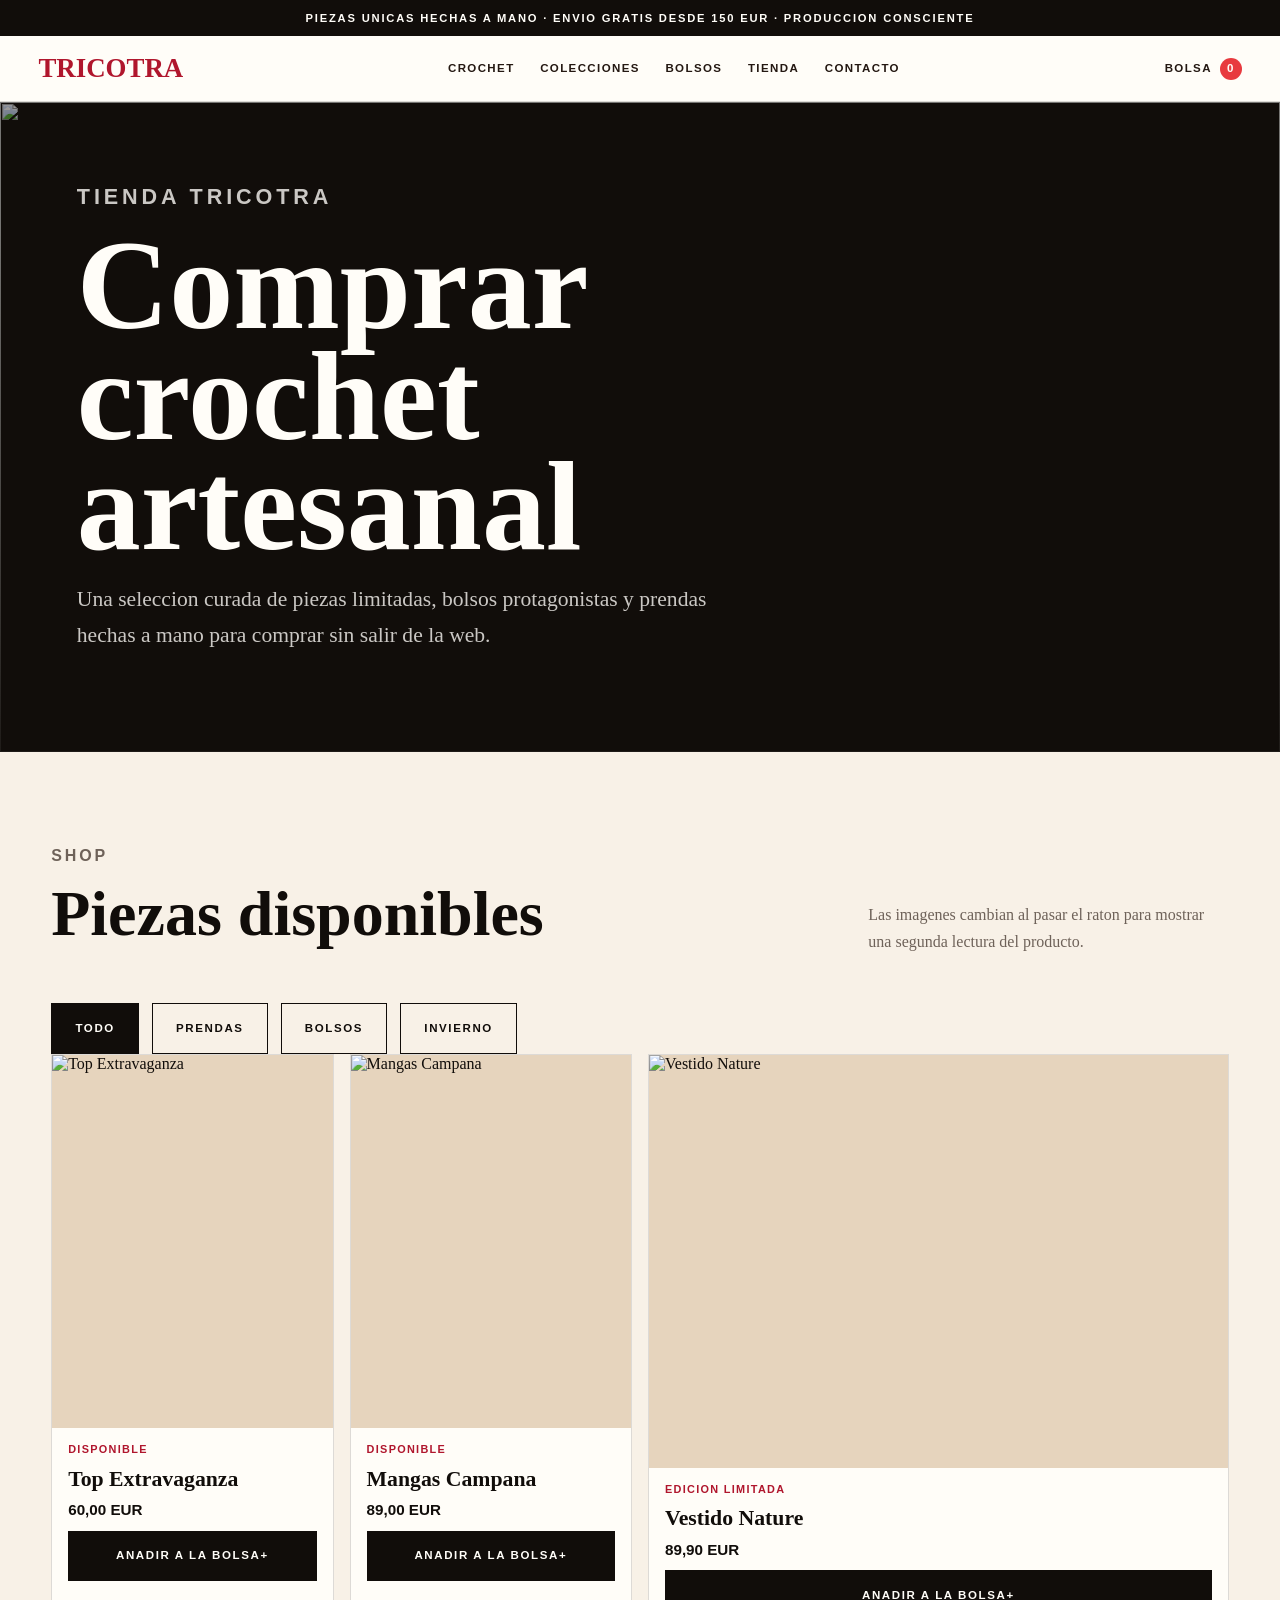
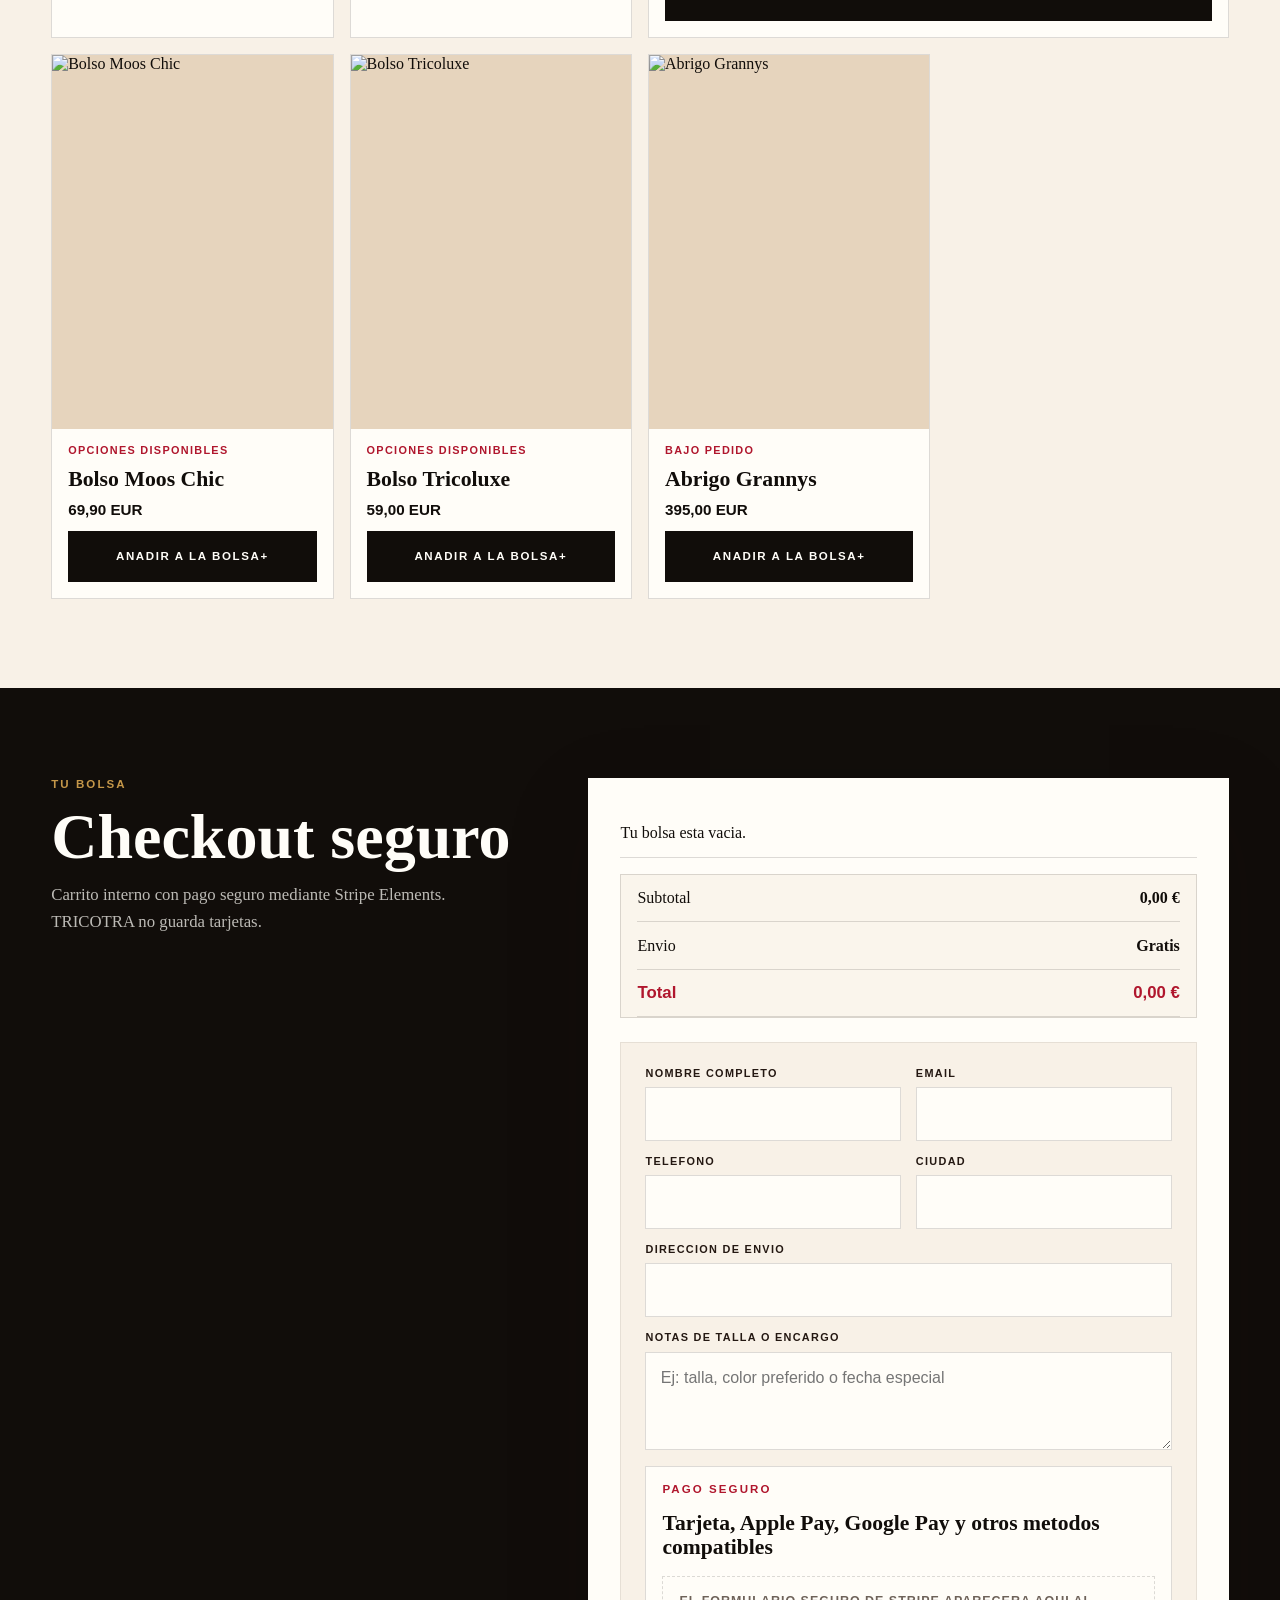
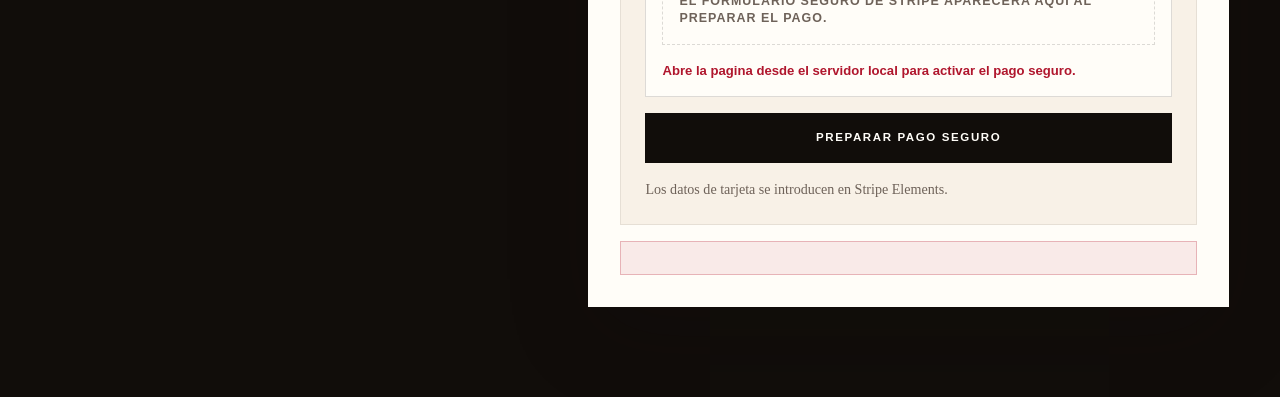
==== tienda.html @ e10ba2a8 "Add files via upload" ====
<!doctype html>
<html lang="es">
  <head>
    <meta charset="utf-8">
    <meta name="viewport" content="width=device-width, initial-scale=1">
    <title>Tienda | TRICOTRA</title>
    <link rel="stylesheet" href="styles.css">
  </head>
  <body>
    <div class="announcement">Piezas unicas hechas a mano · Envio gratis desde 150 EUR · Produccion consciente</div>
    <header class="site-header">
      <a class="brand" href="index.html">TRICOTRA</a>
      <nav class="main-nav" aria-label="Principal">
        <a href="crochet.html">Crochet</a>
        <a href="colecciones.html">Colecciones</a>
        <a href="bolsos.html">Bolsos</a>
        <a href="tienda.html">Tienda</a>
        <a href="contacto.html">Contacto</a>
      </nav>
      <a class="cart-link" href="#carrito">Bolsa <span id="cart-count">0</span></a>
    </header>

    <main>
      <section class="page-hero">
        <img src="https://www.tricotra.com/storage/images/RITUAL%20CONJUNTO%20GRANNYS.jpg?hash=dc74f3c8e7e6cbdb0b6e6893b8bb850d7a82ab30&shop=92527992&width=1200&height=1500" alt="">
        <div>
          <p class="eyebrow">Tienda TRICOTRA</p>
          <h1>Comprar crochet artesanal</h1>
          <p>Una seleccion curada de piezas limitadas, bolsos protagonistas y prendas hechas a mano para comprar sin salir de la web.</p>
        </div>
      </section>

      <section class="shop-section" id="tienda">
        <div class="shop-heading">
          <p class="eyebrow">Shop</p>
          <h2>Piezas disponibles</h2>
          <p>Las imagenes cambian al pasar el raton para mostrar una segunda lectura del producto.</p>
        </div>

        <div class="filters" aria-label="Categorias de tienda">
          <button class="filter active" type="button" data-filter="all">Todo</button>
          <button class="filter" type="button" data-filter="prenda">Prendas</button>
          <button class="filter" type="button" data-filter="bolso">Bolsos</button>
          <button class="filter" type="button" data-filter="abrigo">Invierno</button>
        </div>

        <div class="product-grid">
          <article class="product-card" data-category="prenda">
            <div class="product-media">
              <img src="https://www.tricotra.com/storage/images/image?remote=https%3A%2F%2Fwww.tricotra.com%2FWebRoot%2FStoreES4%2FShops%2F92527992%2F6693%2F834B%2F8470%2F87B5%2FCC08%2F0A0C%2F6D0B%2FF7D2%2F20240714-092830.jpg&shop=92527992&width=700&height=920" alt="Top Extravaganza">
              <img class="hover-image" src="https://www.tricotra.com/storage/images/RITUAL%20TOP%20GRANNYS.jpg?hash=68a74c342da0a5cbb70fb6a5c490cdcd8ee573ca&shop=92527992&width=700&height=920" alt="">
            </div>
            <div class="product-info">
              <p>Disponible</p>
              <h3>Top Extravaganza</h3>
              <span>60,00 EUR</span>
              <button type="button" data-id="top-extravaganza" data-name="Top Extravaganza" data-price="60">Anadir a la bolsa</button>
            </div>
          </article>

          <article class="product-card" data-category="prenda">
            <div class="product-media">
              <img src="https://www.tricotra.com/storage/images/image?remote=https%3A%2F%2Fwww.tricotra.com%2FWebRoot%2FStoreES4%2FShops%2F92527992%2F66B0%2F63A7%2FA1CB%2FC455%2FA67D%2F0A0C%2F6D0B%2F05D7%2F20240705-134338.jpg&shop=92527992&width=700&height=920" alt="Mangas Campana">
              <img class="hover-image" src="https://www.tricotra.com/storage/images/RITUAL%20CHAQUETA%20Y%20TOP.jpg?hash=4ea0c6b891341ab01fb359b751f61ba0edf10008&shop=92527992&width=700&height=920" alt="">
            </div>
            <div class="product-info">
              <p>Disponible</p>
              <h3>Mangas Campana</h3>
              <span>89,00 EUR</span>
              <button type="button" data-id="mangas-campana" data-name="Mangas Campana" data-price="89">Anadir a la bolsa</button>
            </div>
          </article>

          <article class="product-card feature-product" data-category="prenda">
            <div class="product-media">
              <img src="https://www.tricotra.com/storage/images/VESTIDO%20top%20crochet.jpg?hash=398ddac88aaffba0013591b5013467d4c1ff534e&shop=92527992&width=900&height=1160" alt="Vestido Nature">
              <img class="hover-image" src="https://www.tricotra.com/storage/images/CHAL%20SALMON%20NATURE.jpg?hash=b71bfeeff76f19189370221b1a812db7c178a5d0&shop=92527992&width=900&height=1160" alt="">
            </div>
            <div class="product-info">
              <p>Edicion limitada</p>
              <h3>Vestido Nature</h3>
              <span>89,90 EUR</span>
              <button type="button" data-id="vestido-nature" data-name="Vestido Nature" data-price="89.90">Anadir a la bolsa</button>
            </div>
          </article>

          <article class="product-card" data-category="bolso">
            <div class="product-media">
              <img src="https://www.tricotra.com/storage/images/image?remote=https%3A%2F%2Fwww.tricotra.com%2FWebRoot%2FStoreES4%2FShops%2F92527992%2F679C%2FC64A%2FAA54%2FE692%2F1279%2F0A0C%2F6D0B%2FB70D%2F20250110-130250.jpg&shop=92527992&width=700&height=920" alt="Bolso Moos Chic">
              <img class="hover-image" src="https://www.tricotra.com/storage/images/bloom.jpg?hash=5c795fa3c8e1f0f8db7d38d64d854e48f0e4591f&shop=92527992&width=700&height=920" alt="">
            </div>
            <div class="product-info">
              <p>Opciones disponibles</p>
              <h3>Bolso Moos Chic</h3>
              <span>69,90 EUR</span>
              <button type="button" data-id="bolso-moos-chic" data-name="Bolso Moos Chic" data-price="69.90">Anadir a la bolsa</button>
            </div>
          </article>

          <article class="product-card" data-category="bolso">
            <div class="product-media">
              <img src="https://www.tricotra.com/storage/images/image?remote=https%3A%2F%2Fwww.tricotra.com%2FWebRoot%2FStoreES4%2FShops%2F92527992%2F6737%2FE79A%2FFDCE%2F590E%2F88EE%2F0A0C%2F6D0B%2F6C1E%2FIMG-20241116-WA0008.jpg&shop=92527992&width=700&height=920" alt="Bolso Tricoluxe">
              <img class="hover-image" src="https://www.tricotra.com/storage/images/bolso%20ritual%20crudo.jpg?hash=9a2ec4ada7fbba4d259b3e59c9729697e52fc8cd&shop=92527992&width=700&height=920" alt="">
            </div>
            <div class="product-info">
              <p>Opciones disponibles</p>
              <h3>Bolso Tricoluxe</h3>
              <span>59,00 EUR</span>
              <button type="button" data-id="bolso-tricoluxe" data-name="Bolso Tricoluxe" data-price="59">Anadir a la bolsa</button>
            </div>
          </article>

          <article class="product-card" data-category="abrigo">
            <div class="product-media">
              <img src="https://www.tricotra.com/storage/images/image?remote=https%3A%2F%2Fwww.tricotra.com%2FWebRoot%2FStoreES4%2FShops%2F92527992%2F6747%2FE837%2FFC52%2FD942%2F9F38%2F0A0C%2F6D0B%2FBA32%2F20241127-175529.jpg&shop=92527992&width=700&height=920" alt="Abrigo Grannys">
              <img class="hover-image" src="https://www.tricotra.com/storage/images/20241127_175529.jpg?hash=ede3f8c003893f8a8f167c032fa80a0aed100d52&shop=92527992&width=700&height=920" alt="">
            </div>
            <div class="product-info">
              <p>Bajo pedido</p>
              <h3>Abrigo Grannys</h3>
              <span>395,00 EUR</span>
              <button type="button" data-id="abrigo-grannys" data-name="Abrigo Grannys" data-price="395">Anadir a la bolsa</button>
            </div>
          </article>
        </div>
      </section>

      <section class="cart-panel" id="carrito" aria-live="polite">
        <div>
          <p class="eyebrow">Tu bolsa</p>
          <h2>Checkout seguro</h2>
          <p class="cart-intro">Carrito interno con pago seguro mediante Stripe Elements. TRICOTRA no guarda tarjetas.</p>
        </div>
        <div class="cart-box">
          <ul id="cart-items"><li class="cart-empty">Tu bolsa esta vacia.</li></ul>
          <div class="cart-summary">
            <div><span>Subtotal</span><strong id="cart-subtotal">0,00 EUR</strong></div>
            <div><span>Envio</span><strong id="cart-shipping">0,00 EUR</strong></div>
            <div class="cart-total"><span>Total</span><strong id="cart-total">0,00 EUR</strong></div>
          </div>
          <form class="checkout-form" id="checkout-form">
            <div class="form-grid">
              <label>Nombre completo<input name="name" autocomplete="name" required></label>
              <label>Email<input name="email" type="email" autocomplete="email" required></label>
              <label>Telefono<input name="phone" autocomplete="tel" required></label>
              <label>Ciudad<input name="city" autocomplete="address-level2" required></label>
              <label class="full-field">Direccion de envio<input name="address" autocomplete="street-address" required></label>
              <label class="full-field">Notas de talla o encargo<textarea name="notes" rows="3" placeholder="Ej: talla, color preferido o fecha especial"></textarea></label>
            </div>
            <div class="secure-payment">
              <div>
                <p class="section-kicker">Pago seguro</p>
                <h3>Tarjeta, Apple Pay, Google Pay y otros metodos compatibles</h3>
              </div>
              <div id="payment-element" class="payment-element"></div>
              <div id="payment-message" class="payment-message" role="alert"></div>
            </div>
            <button class="button primary wide" id="checkout-button" type="submit">Preparar pago seguro</button>
            <p class="checkout-note">Los datos de tarjeta se introducen en Stripe Elements.</p>
          </form>
          <div class="order-confirmation" id="order-confirmation" hidden></div>
        </div>
      </section>
    </main>

    <script src="https://js.stripe.com/v3/"></script>
    <script src="script.js"></script>
  </body>
</html>
---- styles.css ----
:root {
  --ink: #110d0a;
  --charcoal: #241812;
  --muted: #6e6259;
  --paper: #fffdf8;
  --ivory: #f8f1e7;
  --sand: #e6d4bd;
  --cherry: #b0162d;
  --scarlet: #e83a3f;
  --gold: #c59749;
  --olive: #2c5b45;
  --line: rgba(17, 13, 10, 0.14);
  --line-dark: rgba(255, 253, 248, 0.18);
  --shadow: 0 28px 80px rgba(17, 13, 10, 0.16);
}

* {
  box-sizing: border-box;
}

html {
  scroll-behavior: smooth;
}

body {
  margin: 0;
  overflow-x: hidden;
  background: var(--paper);
  color: var(--ink);
  font-family: Georgia, "Times New Roman", serif;
}

body::before {
  background:
    linear-gradient(90deg, rgba(17, 13, 10, 0.035) 1px, transparent 1px),
    linear-gradient(rgba(17, 13, 10, 0.035) 1px, transparent 1px);
  background-size: 72px 72px;
  content: "";
  inset: 0;
  pointer-events: none;
  position: fixed;
  z-index: -1;
}

a {
  color: inherit;
  text-decoration: none;
}

img {
  display: block;
  height: 100%;
  object-fit: cover;
  width: 100%;
}

button,
.button {
  border: 1px solid var(--ink);
  border-radius: 0;
  cursor: pointer;
  font: 800 0.72rem/1 "Trebuchet MS", sans-serif;
  letter-spacing: 0.14em;
  min-height: 3.15rem;
  text-transform: uppercase;
}

.announcement {
  background: var(--ink);
  color: var(--paper);
  font: 800 0.7rem/1.2 "Trebuchet MS", sans-serif;
  letter-spacing: 0.16em;
  overflow: hidden;
  padding: 0.72rem 1rem;
  text-align: center;
  text-transform: uppercase;
  white-space: nowrap;
}

.site-header {
  align-items: center;
  background: rgba(255, 253, 248, 0.94);
  backdrop-filter: blur(18px);
  border-bottom: 1px solid var(--line);
  display: grid;
  gap: 1rem;
  grid-template-columns: auto 1fr auto;
  max-width: 100vw;
  padding: 1.05rem clamp(1rem, 3vw, 3rem);
  position: sticky;
  top: 0;
  z-index: 20;
}

.brand {
  color: var(--cherry);
  font-size: clamp(1.45rem, 2.1vw, 2.1rem);
  font-weight: 900;
}

.main-nav {
  display: flex;
  gap: clamp(0.85rem, 2vw, 2rem);
  justify-content: center;
  min-width: 0;
}

.main-nav a,
.cart-link {
  color: var(--charcoal);
  font: 800 0.72rem/1 "Trebuchet MS", sans-serif;
  letter-spacing: 0.12em;
  text-transform: uppercase;
}

.cart-link span {
  background: var(--scarlet);
  border-radius: 999px;
  color: var(--paper);
  display: inline-grid;
  height: 1.35rem;
  margin-left: 0.25rem;
  place-items: center;
  width: 1.35rem;
}

.cart-link,
.button,
.product-info button,
.filter,
.quantity-controls button {
  -webkit-tap-highlight-color: transparent;
}

.hero {
  background: var(--paper);
  display: grid;
  grid-template-columns: minmax(0, 1fr) minmax(22rem, 0.9fr);
  min-height: calc(100vh - 6rem);
}

.hero-media {
  background: var(--ivory);
  min-height: 42rem;
  overflow: hidden;
  position: relative;
}

.hero-media img {
  color: transparent;
  font-size: 0;
}

.hero-media::after {
  background: linear-gradient(90deg, transparent 50%, rgba(255, 253, 248, 0.74));
  content: "";
  inset: 0;
  position: absolute;
}

.hero-copy {
  align-self: end;
  min-width: 0;
  padding: clamp(2rem, 5vw, 5.5rem);
}

.eyebrow,
.section-kicker {
  color: var(--cherry);
  font: 900 0.72rem/1.2 "Trebuchet MS", sans-serif;
  letter-spacing: 0.18em;
  margin: 0 0 1rem;
  text-transform: uppercase;
}

.hero h1 {
  color: var(--ink);
  font-size: clamp(3.7rem, 6.2vw, 6rem);
  line-height: 0.86;
  margin: 0 0 1.25rem;
}

.hero p:not(.eyebrow),
.feature-text p,
.shop-heading p,
.atelier-copy p,
.site-footer p,
.brand-sections p:not(.section-kicker),
.wholesale-section p,
.trust-grid p {
  color: var(--muted);
  font-size: clamp(1rem, 1.25vw, 1.22rem);
  line-height: 1.7;
}

.hero-actions,
.filters {
  display: flex;
  flex-wrap: wrap;
  gap: 0.8rem;
  margin-top: 2rem;
}

.button,
.product-info button,
.filter {
  align-items: center;
  display: inline-flex;
  justify-content: center;
  padding: 1rem 1.45rem;
  transition: transform 180ms ease, background 180ms ease, color 180ms ease, border-color 180ms ease;
}

.button:hover,
.product-info button:hover,
.filter:hover {
  transform: translateY(-2px);
}

.primary,
.product-info button,
.filter.active {
  background: var(--ink);
  color: var(--paper);
}

.primary:hover,
.product-info button:hover,
.filter.active:hover {
  background: var(--cherry);
  border-color: var(--cherry);
}

.ghost,
.filter {
  background: transparent;
  color: var(--ink);
}

.ghost:hover,
.filter:hover {
  background: var(--gold);
  border-color: var(--gold);
  color: var(--ink);
}

.hero-badges {
  display: flex;
  flex-wrap: wrap;
  gap: 0.6rem;
  margin-top: 1.5rem;
}

.hero-badges span {
  border: 1px solid var(--line);
  color: var(--olive);
  font: 900 0.66rem/1 "Trebuchet MS", sans-serif;
  letter-spacing: 0.1em;
  line-height: 1.15;
  min-width: 0;
  overflow-wrap: anywhere;
  padding: 0.7rem 0.86rem;
  text-transform: uppercase;
}

.quick-shop {
  border-block: 1px solid var(--line);
  display: grid;
  grid-template-columns: repeat(3, 1fr);
}

.quick-shop article {
  min-height: 13rem;
  padding: clamp(1.4rem, 3vw, 2.8rem);
}

.quick-shop article + article {
  border-left: 1px solid var(--line);
}

.quick-shop span {
  color: var(--cherry);
  font: 900 0.72rem/1 "Trebuchet MS", sans-serif;
}

.quick-shop h2 {
  font-size: clamp(1.7rem, 3vw, 2.9rem);
  line-height: 0.95;
  margin: 1.1rem 0 0.8rem;
}

.quick-shop p {
  color: var(--muted);
  line-height: 1.55;
  max-width: 22rem;
}

.category-strip {
  display: grid;
  grid-template-columns: repeat(4, minmax(0, 1fr));
}

.category-strip a {
  background: var(--ink);
  border-right: 1px solid var(--line-dark);
  color: var(--paper);
  min-height: 14rem;
  padding: clamp(1.35rem, 2vw, 2.3rem);
  transition: background 180ms ease, transform 180ms ease;
}

.category-strip a:nth-child(even) {
  background: var(--cherry);
}

.category-strip a:hover {
  background: var(--gold);
  color: var(--ink);
  transform: translateY(-4px);
}

.category-strip span {
  color: var(--sand);
  display: block;
  font: 900 0.72rem/1.2 "Trebuchet MS", sans-serif;
  letter-spacing: 0.12em;
  margin-bottom: 2.5rem;
  text-transform: uppercase;
}

.category-strip a:hover span {
  color: var(--ink);
}

.category-strip strong {
  display: block;
  font-size: clamp(1.3rem, 2vw, 2.05rem);
  line-height: 1.04;
}

.collection-feature,
.shop-section,
.atelier,
.cart-panel,
.brand-sections,
.trust-section,
.journal-section,
.wholesale-section {
  padding: clamp(4rem, 7vw, 7.5rem) clamp(1rem, 4vw, 4rem);
}

.feature-grid,
.atelier,
.cart-panel {
  display: grid;
  gap: clamp(2rem, 5vw, 5rem);
  grid-template-columns: minmax(0, 0.85fr) minmax(0, 1.15fr);
}

.feature-text h2,
.shop-heading h2,
.editorial-band h2,
.atelier-copy h2,
.cart-panel h2,
.brand-sections h2,
.wholesale-section h2,
.journal-section h2 {
  font-size: clamp(2.5rem, 5vw, 5.8rem);
  line-height: 0.9;
  margin: 0;
}

.text-link {
  border-bottom: 1px solid var(--ink);
  display: inline-block;
  font: 900 0.75rem/1 "Trebuchet MS", sans-serif;
  letter-spacing: 0.14em;
  margin-top: 1.4rem;
  padding-bottom: 0.35rem;
  text-transform: uppercase;
}

.lookbook {
  display: grid;
  gap: 1rem;
  grid-template-columns: 0.86fr 1.14fr;
}

.lookbook img,
.atelier-image img {
  aspect-ratio: 4 / 5;
  box-shadow: var(--shadow);
}

.lookbook img:first-child {
  margin-top: 4rem;
}

.shop-section {
  background: var(--ivory);
}

.shop-heading {
  display: grid;
  gap: 1rem;
  grid-template-columns: minmax(0, 1fr) minmax(18rem, 0.45fr);
  margin-bottom: 2rem;
}

.shop-heading .eyebrow {
  grid-column: 1 / -1;
  margin-bottom: 0;
}

.product-grid {
  display: grid;
  gap: 1rem;
  grid-template-columns: repeat(4, minmax(0, 1fr));
}

.product-card {
  background: var(--paper);
  border: 1px solid var(--line);
  display: flex;
  flex-direction: column;
  min-height: 100%;
  overflow: hidden;
}

.product-media {
  aspect-ratio: 3 / 4;
  background: var(--sand);
  overflow: hidden;
  position: relative;
}

.product-card img {
  inset: 0;
  position: absolute;
  transition: transform 620ms ease;
}

.product-card .hover-image {
  opacity: 0;
  transform: scale(1.04);
  transition: opacity 420ms ease, transform 620ms ease;
}

.product-card:hover img {
  transform: scale(1.05);
}

.product-card:hover .hover-image {
  opacity: 1;
  transform: scale(1);
}

.page-hero {
  align-items: end;
  background: var(--ink);
  color: var(--paper);
  display: grid;
  min-height: 58vh;
  overflow: hidden;
  position: relative;
}

.page-hero img {
  inset: 0;
  opacity: 0.58;
  position: absolute;
}

.page-hero::after {
  background: linear-gradient(180deg, transparent 20%, rgba(17, 13, 10, 0.86));
  content: "";
  inset: 0;
  position: absolute;
}

.page-hero > div {
  max-width: 58rem;
  padding: clamp(2rem, 6vw, 5rem);
  position: relative;
  z-index: 1;
}

.page-hero h1 {
  font-size: clamp(3.4rem, 10vw, 8rem);
  line-height: 0.86;
  margin: 0;
}

.page-hero p {
  color: rgba(255, 253, 248, 0.78);
  font-size: clamp(1.05rem, 2vw, 1.35rem);
  line-height: 1.65;
  max-width: 42rem;
}

.page-section {
  padding: clamp(4rem, 7vw, 7rem) clamp(1rem, 4vw, 4rem);
}

.editorial-grid {
  display: grid;
  gap: 1rem;
  grid-template-columns: repeat(3, minmax(0, 1fr));
}

.editorial-card {
  border: 1px solid var(--line);
  min-height: 22rem;
  padding: clamp(1.25rem, 3vw, 2.5rem);
}

.editorial-card.dark {
  background: var(--ink);
  color: var(--paper);
}

.editorial-card.red {
  background: var(--cherry);
  color: var(--paper);
}

.editorial-card h2,
.editorial-card h3 {
  font-size: clamp(2rem, 4vw, 4.2rem);
  line-height: 0.92;
  margin: 0 0 1rem;
}

.editorial-card p {
  color: inherit;
  line-height: 1.65;
  opacity: 0.78;
}

.feature-product {
  grid-column: span 2;
}

.feature-product .product-media {
  aspect-ratio: 7 / 5;
}

.product-info {
  display: grid;
  gap: 0.65rem;
  padding: 1rem;
}

.product-info p {
  color: var(--cherry);
  font: 900 0.68rem/1.1 "Trebuchet MS", sans-serif;
  letter-spacing: 0.12em;
  margin: 0;
  text-transform: uppercase;
}

.product-info h3 {
  font-size: clamp(1.15rem, 1.7vw, 1.55rem);
  margin: 0;
}

.product-info span {
  color: var(--ink);
  font: 900 0.95rem/1 "Trebuchet MS", sans-serif;
}

.product-info button {
  margin-top: 0.2rem;
  width: 100%;
}

.product-info button::after {
  content: " +";
}

.brand-sections {
  display: grid;
  gap: 1rem;
  grid-template-columns: repeat(2, minmax(0, 1fr));
}

.brand-sections article {
  background: var(--paper);
  border: 1px solid var(--line);
  min-height: 27rem;
  padding: clamp(1.5rem, 4vw, 3.5rem);
}

.brand-sections article:nth-child(2) {
  background: var(--ink);
  color: var(--paper);
}

.brand-sections article:nth-child(2) p:not(.section-kicker) {
  color: rgba(255, 253, 248, 0.72);
}

.editorial-band {
  align-items: center;
  background: var(--cherry);
  color: var(--paper);
  display: flex;
  gap: 2rem;
  justify-content: space-between;
  padding: clamp(3rem, 5vw, 5rem) clamp(1rem, 4vw, 4rem);
}

.editorial-band .eyebrow {
  color: var(--sand);
}

.editorial-band h2 {
  max-width: 64rem;
}

.editorial-band .primary {
  background: var(--paper);
  color: var(--ink);
  flex: 0 0 auto;
}

.wholesale-section {
  align-items: end;
  background: var(--gold);
  display: grid;
  gap: 2rem;
  grid-template-columns: minmax(0, 1.15fr) minmax(18rem, 0.85fr) auto;
}

.wholesale-section .eyebrow {
  color: var(--ink);
}

.atelier {
  align-items: center;
}

.atelier-copy ul {
  display: grid;
  gap: 0.9rem;
  list-style: none;
  margin: 2rem 0 0;
  padding: 0;
}

.atelier-copy li {
  border-top: 1px solid var(--line);
  color: var(--muted);
  font: 800 0.92rem/1.5 "Trebuchet MS", sans-serif;
  padding-top: 0.9rem;
}

.trust-section {
  background: var(--paper);
}

.trust-grid,
.journal-grid {
  display: grid;
  gap: 1rem;
  grid-template-columns: repeat(4, minmax(0, 1fr));
}

.trust-grid article,
.journal-grid article {
  border: 1px solid var(--line);
  padding: 1.45rem;
}

.trust-grid h3,
.journal-grid h3 {
  font-size: 1.5rem;
  margin: 0 0 0.8rem;
}

.journal-section {
  background: var(--charcoal);
  color: var(--paper);
}

.journal-section h2 {
  max-width: 62rem;
}

.journal-grid {
  grid-template-columns: repeat(3, minmax(0, 1fr));
  margin-top: 2rem;
}

.journal-grid article {
  background: rgba(255, 253, 248, 0.06);
  border-color: var(--line-dark);
  min-height: 14rem;
}

.journal-grid span {
  color: var(--gold);
  font: 900 0.72rem/1.2 "Trebuchet MS", sans-serif;
  letter-spacing: 0.12em;
  text-transform: uppercase;
}

.cart-panel {
  background: var(--ink);
  color: var(--paper);
}

.cart-panel .eyebrow {
  color: var(--gold);
}

.cart-intro {
  color: rgba(255, 253, 248, 0.72);
  font-size: 1.05rem;
  line-height: 1.6;
  max-width: 32rem;
}

.cart-box {
  background: var(--paper);
  box-shadow: var(--shadow);
  color: var(--ink);
  padding: clamp(1rem, 3vw, 2rem);
}

.cart-summary {
  background: rgba(230, 212, 189, 0.22);
  border: 1px solid var(--line);
  margin-top: 1rem;
  padding: 0 1rem;
}

.cart-box ul {
  display: grid;
  gap: 0.8rem;
  list-style: none;
  margin: 0;
  padding: 0;
}

.cart-box li,
.cart-summary > div {
  align-items: center;
  border-bottom: 1px solid var(--line);
  display: flex;
  justify-content: space-between;
  padding: 0.9rem 0;
}

.cart-total {
  color: var(--cherry);
  font: 900 1.05rem/1 "Trebuchet MS", sans-serif;
}

.cart-item {
  align-items: flex-start;
  gap: 1rem;
}

.cart-item > div:first-child {
  display: grid;
  gap: 0.35rem;
}

.quantity-controls {
  align-items: center;
  display: flex;
  flex-wrap: wrap;
  gap: 0.45rem;
  justify-content: flex-end;
}

.quantity-controls button {
  background: transparent;
  border: 1px solid var(--line);
  min-height: 2rem;
  padding: 0.45rem 0.7rem;
}

.checkout-form {
  background: var(--ivory);
  border: 1px solid rgba(17, 13, 10, 0.08);
  display: grid;
  gap: 1rem;
  margin-top: 1.5rem;
  padding: clamp(1rem, 2vw, 1.5rem);
}

.form-grid {
  display: grid;
  gap: 0.9rem;
  grid-template-columns: repeat(2, minmax(0, 1fr));
}

.checkout-form label,
.checkout-form legend {
  color: var(--charcoal);
  font: 900 0.68rem/1.2 "Trebuchet MS", sans-serif;
  letter-spacing: 0.12em;
  text-transform: uppercase;
}

.checkout-form input,
.checkout-form textarea {
  background: var(--paper);
  border: 1px solid var(--line);
  color: var(--ink);
  display: block;
  font: 1rem/1.4 "Trebuchet MS", sans-serif;
  margin-top: 0.45rem;
  padding: 0.9rem;
  width: 100%;
}

.checkout-form input {
  min-height: 3.35rem;
}

.checkout-form input:focus,
.checkout-form textarea:focus {
  border-color: var(--cherry);
  outline: 2px solid rgba(176, 22, 45, 0.16);
}

.full-field {
  grid-column: 1 / -1;
}

.checkout-form fieldset {
  border: 1px solid var(--line);
  display: flex;
  flex-wrap: wrap;
  gap: 1rem;
  margin: 0;
  padding: 1rem;
}

.checkout-form fieldset label {
  align-items: center;
  display: flex;
  gap: 0.45rem;
}

.checkout-form fieldset input {
  accent-color: var(--cherry);
  margin: 0;
  width: auto;
}

.secure-payment {
  background: var(--paper);
  border: 1px solid var(--line);
  display: grid;
  gap: 1rem;
  padding: 1rem;
}

.secure-payment h3 {
  font-size: 1.35rem;
  line-height: 1.1;
  margin: 0;
}

.payment-element {
  border: 1px dashed var(--line);
  color: var(--muted);
  min-height: 4rem;
  padding: 1rem;
}

.payment-element::before {
  content: "El formulario seguro de Stripe aparecera aqui al preparar el pago.";
  display: block;
  font: 800 0.78rem/1.4 "Trebuchet MS", sans-serif;
  letter-spacing: 0.08em;
  text-transform: uppercase;
}

.payment-element.is-ready {
  border-style: solid;
}

.payment-element.is-ready::before {
  content: "";
  display: none;
}

.payment-message {
  color: var(--cherry);
  font: 800 0.82rem/1.45 "Trebuchet MS", sans-serif;
}

.checkout-button:disabled,
.checkout-form button:disabled {
  cursor: wait;
  opacity: 0.62;
}

.checkout-note {
  color: var(--muted);
  font-size: 0.88rem;
  line-height: 1.5;
  margin: 0;
}

.order-confirmation {
  background: rgba(176, 22, 45, 0.08);
  border: 1px solid rgba(176, 22, 45, 0.26);
  color: var(--cherry);
  display: grid;
  gap: 0.35rem;
  margin-top: 1rem;
  padding: 1rem;
}

.wide {
  width: 100%;
}

.site-footer {
  background: var(--paper);
  border-top: 1px solid var(--line);
  color: var(--ink);
  display: grid;
  gap: 2rem;
  grid-template-columns: 1fr auto auto;
  padding: clamp(2.5rem, 5vw, 4rem) clamp(1rem, 4vw, 4rem);
}

.site-footer h2,
.site-footer h3 {
  margin: 0 0 1rem;
}

.site-footer a {
  color: var(--cherry);
  display: block;
  font: 900 0.78rem/1.9 "Trebuchet MS", sans-serif;
  letter-spacing: 0.1em;
  text-transform: uppercase;
}

@media (max-width: 920px) {
  body::before {
    background-size: 48px 48px;
  }

  .announcement {
    font-size: 0.62rem;
    letter-spacing: 0.08em;
    padding: 0.6rem 1rem;
  }

  .site-header {
    align-items: start;
    grid-template-columns: 1fr auto;
    padding: 0.95rem 1rem 0.8rem;
  }

  .brand {
    font-size: 1.65rem;
    line-height: 1;
  }

  .cart-link {
    align-items: center;
    background: var(--ink);
    color: var(--paper);
    display: inline-flex;
    gap: 0.25rem;
    min-height: 2.3rem;
    padding: 0 0.72rem;
  }

  .main-nav {
    grid-column: 1 / -1;
    justify-content: flex-start;
    max-width: 100%;
    overflow-x: auto;
    padding: 0.15rem 0 0.35rem;
    scrollbar-width: none;
  }

  .main-nav::-webkit-scrollbar {
    display: none;
  }

  .main-nav a {
    border: 1px solid var(--line);
    flex: 0 0 auto;
    padding: 0.7rem 0.9rem;
  }

  .hero,
  .feature-grid,
  .atelier,
  .cart-panel,
  .shop-heading,
  .site-footer,
  .wholesale-section {
    grid-template-columns: 1fr;
  }

  .hero {
    background: linear-gradient(180deg, var(--paper) 0 60%, var(--ivory) 60% 100%);
    display: block;
    min-height: auto;
    padding-bottom: 2.5rem;
  }

  .hero-media {
    height: min(56vh, 34rem);
    min-height: 28rem;
  }

  .hero-media::after {
    background:
      linear-gradient(180deg, transparent 52%, rgba(255, 253, 248, 0.94)),
      linear-gradient(90deg, rgba(17, 13, 10, 0.08), transparent 45%);
  }

  .hero-copy {
    background: var(--paper);
    border: 1px solid var(--line);
    box-shadow: 0 24px 60px rgba(17, 13, 10, 0.14);
    margin: -5.25rem 1rem 0;
    padding: clamp(1.35rem, 4vw, 2.4rem);
    position: relative;
    z-index: 2;
  }

  .hero h1 {
    font-size: clamp(3.2rem, 11vw, 5.8rem);
  }

  .hero-actions .button {
    min-height: 3.55rem;
  }

  .hero-badges {
    border-top: 1px solid var(--line);
    padding-top: 1rem;
  }

  .quick-shop,
  .product-grid,
  .category-strip,
  .brand-sections,
  .trust-grid,
  .journal-grid {
    grid-template-columns: repeat(2, minmax(0, 1fr));
  }

  .quick-shop {
    background: var(--paper);
  }

  .quick-shop article {
    min-height: 10.5rem;
  }

  .quick-shop article + article {
    border-left: 0;
    border-top: 1px solid var(--line);
  }

  .feature-product {
    grid-column: span 2;
  }

  .collection-feature,
  .shop-section,
  .atelier,
  .cart-panel,
  .brand-sections,
  .trust-section,
  .journal-section,
  .wholesale-section {
    padding: clamp(3rem, 7vw, 5rem) 1rem;
  }

  .shop-heading {
    margin-bottom: 1.4rem;
  }

  .filters {
    flex-wrap: nowrap;
    margin: 1.4rem -1rem 1.5rem;
    overflow-x: auto;
    padding: 0 1rem 0.2rem;
    scrollbar-width: none;
  }

  .filters::-webkit-scrollbar {
    display: none;
  }

  .filter {
    flex: 0 0 auto;
    min-width: 7rem;
  }

  .product-card {
    box-shadow: 0 18px 44px rgba(17, 13, 10, 0.08);
  }

  .cart-panel {
    gap: 1.25rem;
  }

  .cart-box {
    box-shadow: 0 24px 70px rgba(0, 0, 0, 0.24);
    padding: 1rem;
  }

  .page-hero {
    min-height: 54vh;
  }

  .editorial-grid {
    grid-template-columns: 1fr 1fr;
  }

  .editorial-band {
    align-items: flex-start;
    flex-direction: column;
  }
}

@media (max-width: 620px) {
  .announcement {
    font-size: 0.52rem;
    letter-spacing: 0;
    white-space: normal;
  }

  .site-header {
    gap: 0.75rem;
  }

  .main-nav {
    gap: 0.45rem;
  }

  .main-nav a {
    font-size: 0.62rem;
    padding: 0.62rem 0.74rem;
  }

  .hero-media {
    height: 48vh;
    min-height: 22rem;
  }

  .hero-media img {
    object-position: 44% center;
  }

  .hero-copy {
    margin: -3.5rem 0.75rem 0;
    padding: 1.2rem;
  }

  .hero h1 {
    font-size: clamp(2.65rem, 13.5vw, 3.6rem);
    line-height: 0.9;
  }

  .hero p:not(.eyebrow) {
    font-size: 1rem;
    max-width: 20rem;
    overflow-wrap: anywhere;
  }

  .hero-actions .button {
    flex: 1 1 100%;
    max-width: none;
    width: 100%;
  }

  .hero-badges span {
    flex: 1 1 100%;
    font-size: 0.6rem;
    padding-inline: 0.55rem;
    text-align: center;
  }

  .quick-shop,
  .product-grid,
  .lookbook,
  .category-strip,
  .brand-sections,
  .trust-grid,
  .journal-grid,
  .form-grid {
    grid-template-columns: 1fr;
  }

  .feature-product {
    grid-column: span 1;
  }

  .feature-product .product-media {
    aspect-ratio: 3 / 4;
  }

  .lookbook img:first-child {
    margin-top: 0;
  }

  .feature-text h2,
  .shop-heading h2,
  .editorial-band h2,
  .atelier-copy h2,
  .cart-panel h2,
  .brand-sections h2,
  .wholesale-section h2,
  .journal-section h2 {
    font-size: clamp(2.25rem, 12vw, 3.6rem);
  }

  .category-strip a {
    min-height: 10rem;
  }

  .category-strip span {
    margin-bottom: 1.5rem;
  }

  .product-card {
    border-color: rgba(17, 13, 10, 0.1);
  }

  .product-media {
    aspect-ratio: 4 / 5;
  }

  .product-info {
    gap: 0.78rem;
    padding: 1.05rem;
  }

  .product-info button,
  .checkout-form .button {
    min-height: 3.65rem;
  }

  .cart-box li,
  .cart-summary > div {
    align-items: flex-start;
    gap: 0.85rem;
  }

  .cart-item {
    display: grid;
  }

  .quantity-controls {
    justify-content: flex-start;
  }

  .quantity-controls button {
    min-height: 2.45rem;
    min-width: 2.45rem;
  }

  .secure-payment {
    padding: 0.9rem;
  }

  .payment-element {
    padding: 0.8rem;
  }

  .site-footer {
    grid-template-columns: 1fr;
  }

  .page-hero {
    min-height: 50vh;
  }

  .page-hero > div {
    padding: 2rem 1rem;
  }

  .page-section {
    padding: 3rem 1rem;
  }

  .editorial-grid {
    grid-template-columns: 1fr;
  }

  .editorial-card {
    min-height: 17rem;
  }
}
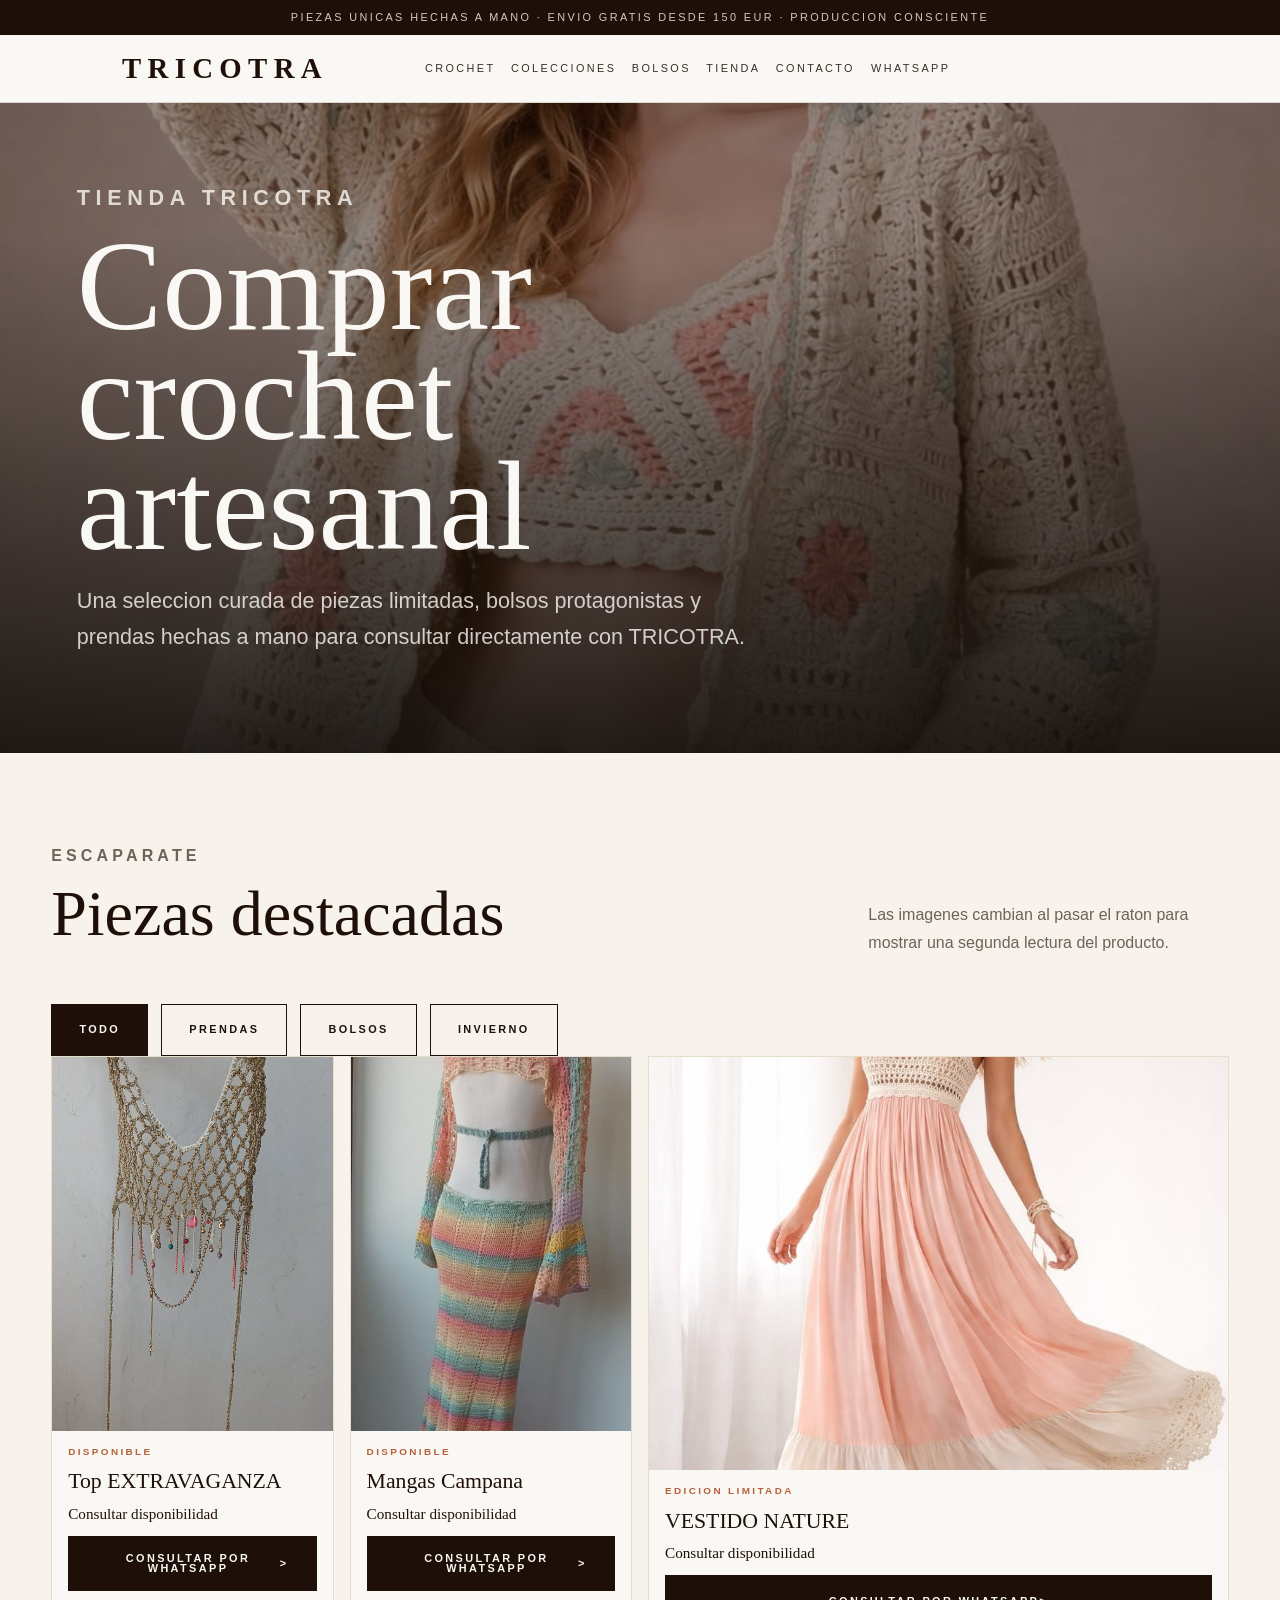
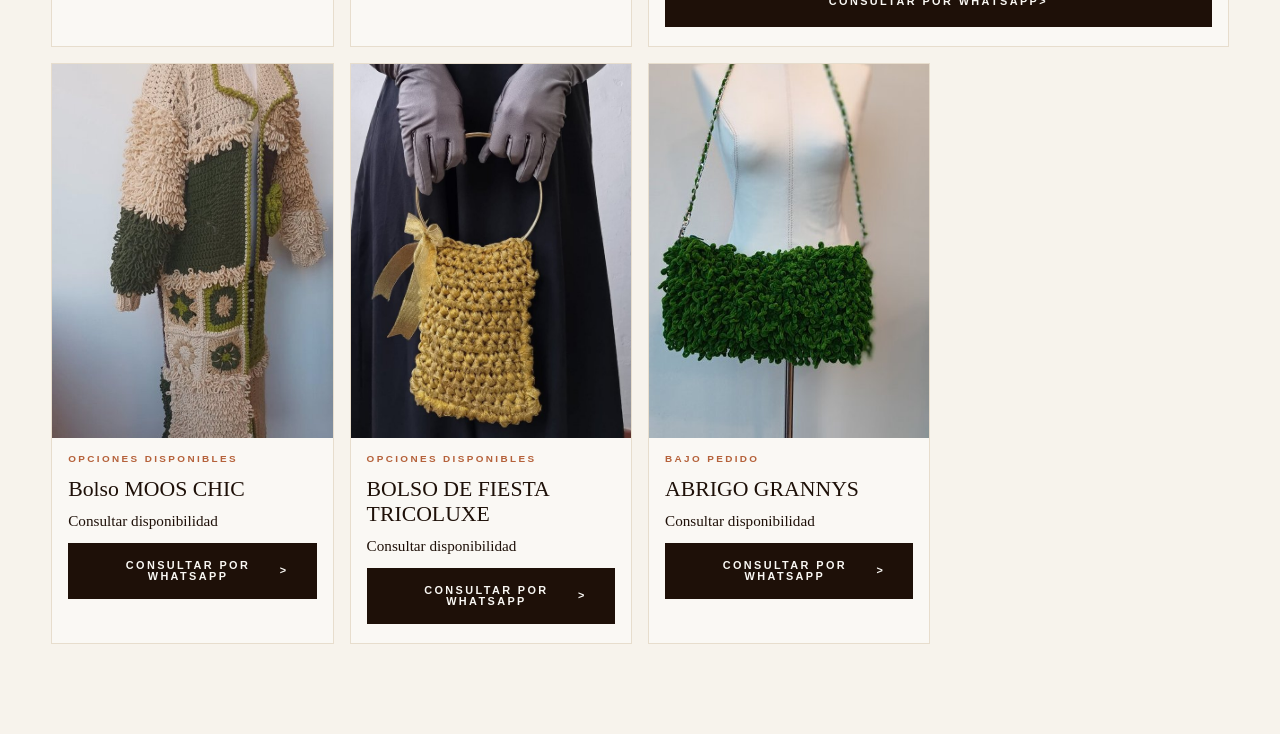
==== commit 9151590c: "Add files via upload" ====
--- a/tienda.html
+++ b/tienda.html
@@ -1,4 +1,4 @@
-<!doctype html>
+﻿<!doctype html>
 <html lang="es">
   <head>
     <meta charset="utf-8">
@@ -17,23 +17,23 @@
         <a href="tienda.html">Tienda</a>
         <a href="contacto.html">Contacto</a>
       </nav>
-      <a class="cart-link" href="#carrito">Bolsa <span id="cart-count">0</span></a>
+      <a class="header-action" href="https://api.whatsapp.com/send?phone=34645514006&text=Hola%2C%20quiero%20saber%20m%C3%A1s%20sobre%20las%20prendas%20de%20Tricotr%C3%A0">WhatsApp</a>
     </header>
 
     <main>
       <section class="page-hero">
-        <img src="https://www.tricotra.com/storage/images/RITUAL%20CONJUNTO%20GRANNYS.jpg?hash=dc74f3c8e7e6cbdb0b6e6893b8bb850d7a82ab30&shop=92527992&width=1200&height=1500" alt="">
+        <img src="assets/img/tricotra-21-e7a10d84.jpg" alt="">
         <div>
           <p class="eyebrow">Tienda TRICOTRA</p>
           <h1>Comprar crochet artesanal</h1>
-          <p>Una seleccion curada de piezas limitadas, bolsos protagonistas y prendas hechas a mano para comprar sin salir de la web.</p>
+          <p>Una seleccion curada de piezas limitadas, bolsos protagonistas y prendas hechas a mano para consultar directamente con TRICOTRA.</p>
         </div>
       </section>
 
       <section class="shop-section" id="tienda">
         <div class="shop-heading">
-          <p class="eyebrow">Shop</p>
-          <h2>Piezas disponibles</h2>
+          <p class="eyebrow">Escaparate</p>
+          <h2>Piezas destacadas</h2>
           <p>Las imagenes cambian al pasar el raton para mostrar una segunda lectura del producto.</p>
         </div>
 
@@ -47,123 +47,86 @@
         <div class="product-grid">
           <article class="product-card" data-category="prenda">
             <div class="product-media">
-              <img src="https://www.tricotra.com/storage/images/image?remote=https%3A%2F%2Fwww.tricotra.com%2FWebRoot%2FStoreES4%2FShops%2F92527992%2F6693%2F834B%2F8470%2F87B5%2FCC08%2F0A0C%2F6D0B%2FF7D2%2F20240714-092830.jpg&shop=92527992&width=700&height=920" alt="Top Extravaganza">
-              <img class="hover-image" src="https://www.tricotra.com/storage/images/RITUAL%20TOP%20GRANNYS.jpg?hash=68a74c342da0a5cbb70fb6a5c490cdcd8ee573ca&shop=92527992&width=700&height=920" alt="">
+              <img src="assets/img/tricotra-10-21f05653.jpg" alt="Top Extravaganza">
+              <img class="hover-image" src="assets/img/tricotra-25-a3bd812d.jpg" alt="">
             </div>
             <div class="product-info">
               <p>Disponible</p>
-              <h3>Top Extravaganza</h3>
-              <span>60,00 EUR</span>
-              <button type="button" data-id="top-extravaganza" data-name="Top Extravaganza" data-price="60">Anadir a la bolsa</button>
+              <h3>Top EXTRAVAGANZA</h3>
+              <span>Consultar disponibilidad</span>
+              <a class="shop-button" href="https://api.whatsapp.com/send?phone=34645514006&text=Hola%2C%20quiero%20saber%20m%C3%A1s%20sobre%20las%20prendas%20de%20Tricotr%C3%A0">Consultar por WhatsApp</a>
             </div>
           </article>
 
           <article class="product-card" data-category="prenda">
             <div class="product-media">
-              <img src="https://www.tricotra.com/storage/images/image?remote=https%3A%2F%2Fwww.tricotra.com%2FWebRoot%2FStoreES4%2FShops%2F92527992%2F66B0%2F63A7%2FA1CB%2FC455%2FA67D%2F0A0C%2F6D0B%2F05D7%2F20240705-134338.jpg&shop=92527992&width=700&height=920" alt="Mangas Campana">
-              <img class="hover-image" src="https://www.tricotra.com/storage/images/RITUAL%20CHAQUETA%20Y%20TOP.jpg?hash=4ea0c6b891341ab01fb359b751f61ba0edf10008&shop=92527992&width=700&height=920" alt="">
+              <img src="assets/img/tricotra-11-4d88a423.jpg" alt="Mangas Campana">
+              <img class="hover-image" src="assets/img/tricotra-19-9d9b62aa.jpg" alt="">
             </div>
             <div class="product-info">
               <p>Disponible</p>
               <h3>Mangas Campana</h3>
-              <span>89,00 EUR</span>
-              <button type="button" data-id="mangas-campana" data-name="Mangas Campana" data-price="89">Anadir a la bolsa</button>
+              <span>Consultar disponibilidad</span>
+              <a class="shop-button" href="https://api.whatsapp.com/send?phone=34645514006&text=Hola%2C%20quiero%20saber%20m%C3%A1s%20sobre%20las%20prendas%20de%20Tricotr%C3%A0">Consultar por WhatsApp</a>
             </div>
           </article>
 
           <article class="product-card feature-product" data-category="prenda">
             <div class="product-media">
-              <img src="https://www.tricotra.com/storage/images/VESTIDO%20top%20crochet.jpg?hash=398ddac88aaffba0013591b5013467d4c1ff534e&shop=92527992&width=900&height=1160" alt="Vestido Nature">
-              <img class="hover-image" src="https://www.tricotra.com/storage/images/CHAL%20SALMON%20NATURE.jpg?hash=b71bfeeff76f19189370221b1a812db7c178a5d0&shop=92527992&width=900&height=1160" alt="">
+              <img src="assets/img/tricotra-30-0b845335.jpg" alt="Vestido Nature">
+              <img class="hover-image" src="assets/img/tricotra-09-c2e0441d.jpg" alt="">
             </div>
             <div class="product-info">
               <p>Edicion limitada</p>
-              <h3>Vestido Nature</h3>
-              <span>89,90 EUR</span>
-              <button type="button" data-id="vestido-nature" data-name="Vestido Nature" data-price="89.90">Anadir a la bolsa</button>
+              <h3>VESTIDO NATURE</h3>
+              <span>Consultar disponibilidad</span>
+              <a class="shop-button" href="https://api.whatsapp.com/send?phone=34645514006&text=Hola%2C%20quiero%20saber%20m%C3%A1s%20sobre%20las%20prendas%20de%20Tricotr%C3%A0">Consultar por WhatsApp</a>
             </div>
           </article>
 
           <article class="product-card" data-category="bolso">
             <div class="product-media">
-              <img src="https://www.tricotra.com/storage/images/image?remote=https%3A%2F%2Fwww.tricotra.com%2FWebRoot%2FStoreES4%2FShops%2F92527992%2F679C%2FC64A%2FAA54%2FE692%2F1279%2F0A0C%2F6D0B%2FB70D%2F20250110-130250.jpg&shop=92527992&width=700&height=920" alt="Bolso Moos Chic">
-              <img class="hover-image" src="https://www.tricotra.com/storage/images/bloom.jpg?hash=5c795fa3c8e1f0f8db7d38d64d854e48f0e4591f&shop=92527992&width=700&height=920" alt="">
+              <img src="assets/img/tricotra-14-c22de935.jpg" alt="Bolso Moos Chic">
+              <img class="hover-image" src="assets/img/tricotra-03-6281803c.jpg" alt="">
             </div>
             <div class="product-info">
               <p>Opciones disponibles</p>
-              <h3>Bolso Moos Chic</h3>
-              <span>69,90 EUR</span>
-              <button type="button" data-id="bolso-moos-chic" data-name="Bolso Moos Chic" data-price="69.90">Anadir a la bolsa</button>
+              <h3>Bolso MOOS CHIC</h3>
+              <span>Consultar disponibilidad</span>
+              <a class="shop-button" href="https://api.whatsapp.com/send?phone=34645514006&text=Hola%2C%20quiero%20saber%20m%C3%A1s%20sobre%20las%20prendas%20de%20Tricotr%C3%A0">Consultar por WhatsApp</a>
             </div>
           </article>
 
           <article class="product-card" data-category="bolso">
             <div class="product-media">
-              <img src="https://www.tricotra.com/storage/images/image?remote=https%3A%2F%2Fwww.tricotra.com%2FWebRoot%2FStoreES4%2FShops%2F92527992%2F6737%2FE79A%2FFDCE%2F590E%2F88EE%2F0A0C%2F6D0B%2F6C1E%2FIMG-20241116-WA0008.jpg&shop=92527992&width=700&height=920" alt="Bolso Tricoluxe">
-              <img class="hover-image" src="https://www.tricotra.com/storage/images/bolso%20ritual%20crudo.jpg?hash=9a2ec4ada7fbba4d259b3e59c9729697e52fc8cd&shop=92527992&width=700&height=920" alt="">
+              <img src="assets/img/tricotra-12-ee661293.jpg" alt="Bolso Tricoluxe">
+              <img class="hover-image" src="assets/img/tricotra-06-080bde24.jpg" alt="">
             </div>
             <div class="product-info">
               <p>Opciones disponibles</p>
-              <h3>Bolso Tricoluxe</h3>
-              <span>59,00 EUR</span>
-              <button type="button" data-id="bolso-tricoluxe" data-name="Bolso Tricoluxe" data-price="59">Anadir a la bolsa</button>
+              <h3>BOLSO DE FIESTA TRICOLUXE</h3>
+              <span>Consultar disponibilidad</span>
+              <a class="shop-button" href="https://api.whatsapp.com/send?phone=34645514006&text=Hola%2C%20quiero%20saber%20m%C3%A1s%20sobre%20las%20prendas%20de%20Tricotr%C3%A0">Consultar por WhatsApp</a>
             </div>
           </article>
 
           <article class="product-card" data-category="abrigo">
             <div class="product-media">
-              <img src="https://www.tricotra.com/storage/images/image?remote=https%3A%2F%2Fwww.tricotra.com%2FWebRoot%2FStoreES4%2FShops%2F92527992%2F6747%2FE837%2FFC52%2FD942%2F9F38%2F0A0C%2F6D0B%2FBA32%2F20241127-175529.jpg&shop=92527992&width=700&height=920" alt="Abrigo Grannys">
-              <img class="hover-image" src="https://www.tricotra.com/storage/images/20241127_175529.jpg?hash=ede3f8c003893f8a8f167c032fa80a0aed100d52&shop=92527992&width=700&height=920" alt="">
+              <img src="assets/img/tricotra-13-4f23e641.jpg" alt="Abrigo Grannys">
+              <img class="hover-image" src="assets/img/tricotra-01-fcd14aa7.jpg" alt="">
             </div>
             <div class="product-info">
               <p>Bajo pedido</p>
-              <h3>Abrigo Grannys</h3>
-              <span>395,00 EUR</span>
-              <button type="button" data-id="abrigo-grannys" data-name="Abrigo Grannys" data-price="395">Anadir a la bolsa</button>
+              <h3>ABRIGO GRANNYS</h3>
+              <span>Consultar disponibilidad</span>
+              <a class="shop-button" href="https://api.whatsapp.com/send?phone=34645514006&text=Hola%2C%20quiero%20saber%20m%C3%A1s%20sobre%20las%20prendas%20de%20Tricotr%C3%A0">Consultar por WhatsApp</a>
             </div>
           </article>
         </div>
       </section>
-
-      <section class="cart-panel" id="carrito" aria-live="polite">
-        <div>
-          <p class="eyebrow">Tu bolsa</p>
-          <h2>Checkout seguro</h2>
-          <p class="cart-intro">Carrito interno con pago seguro mediante Stripe Elements. TRICOTRA no guarda tarjetas.</p>
-        </div>
-        <div class="cart-box">
-          <ul id="cart-items"><li class="cart-empty">Tu bolsa esta vacia.</li></ul>
-          <div class="cart-summary">
-            <div><span>Subtotal</span><strong id="cart-subtotal">0,00 EUR</strong></div>
-            <div><span>Envio</span><strong id="cart-shipping">0,00 EUR</strong></div>
-            <div class="cart-total"><span>Total</span><strong id="cart-total">0,00 EUR</strong></div>
-          </div>
-          <form class="checkout-form" id="checkout-form">
-            <div class="form-grid">
-              <label>Nombre completo<input name="name" autocomplete="name" required></label>
-              <label>Email<input name="email" type="email" autocomplete="email" required></label>
-              <label>Telefono<input name="phone" autocomplete="tel" required></label>
-              <label>Ciudad<input name="city" autocomplete="address-level2" required></label>
-              <label class="full-field">Direccion de envio<input name="address" autocomplete="street-address" required></label>
-              <label class="full-field">Notas de talla o encargo<textarea name="notes" rows="3" placeholder="Ej: talla, color preferido o fecha especial"></textarea></label>
-            </div>
-            <div class="secure-payment">
-              <div>
-                <p class="section-kicker">Pago seguro</p>
-                <h3>Tarjeta, Apple Pay, Google Pay y otros metodos compatibles</h3>
-              </div>
-              <div id="payment-element" class="payment-element"></div>
-              <div id="payment-message" class="payment-message" role="alert"></div>
-            </div>
-            <button class="button primary wide" id="checkout-button" type="submit">Preparar pago seguro</button>
-            <p class="checkout-note">Los datos de tarjeta se introducen en Stripe Elements.</p>
-          </form>
-          <div class="order-confirmation" id="order-confirmation" hidden></div>
-        </div>
-      </section>
     </main>
 
-    <script src="https://js.stripe.com/v3/"></script>
     <script src="script.js"></script>
   </body>
 </html>
+
--- a/styles.css
+++ b/styles.css
@@ -1,14 +1,16 @@
 :root {
-  --ink: #110d0a;
-  --charcoal: #241812;
-  --muted: #6e6259;
-  --paper: #fffdf8;
-  --ivory: #f8f1e7;
-  --sand: #e6d4bd;
-  --cherry: #b0162d;
-  --scarlet: #e83a3f;
-  --gold: #c59749;
-  --olive: #2c5b45;
+  --ink: #1e1008;
+  --charcoal: #3a3028;
+  --muted: #6f6256;
+  --paper: #faf8f4;
+  --ivory: #f7f3ec;
+  --sand: #d9c9ae;
+  --cherry: #b5613a;
+  --scarlet: #cc7a53;
+  --gold: #c49a5a;
+  --gold-light: #e2c98a;
+  --blush: #eacfba;
+  --olive: #7a9168;
   --line: rgba(17, 13, 10, 0.14);
   --line-dark: rgba(255, 253, 248, 0.18);
   --shadow: 0 28px 80px rgba(17, 13, 10, 0.16);
@@ -27,7 +29,8 @@
   overflow-x: hidden;
   background: var(--paper);
   color: var(--ink);
-  font-family: Georgia, "Times New Roman", serif;
+  font-family: "Raleway", sans-serif;
+  font-weight: 300;
 }
 
 body::before {
@@ -55,23 +58,24 @@
 }
 
 button,
-.button {
+.button,
+.shop-button {
   border: 1px solid var(--ink);
   border-radius: 0;
   cursor: pointer;
-  font: 800 0.72rem/1 "Trebuchet MS", sans-serif;
-  letter-spacing: 0.14em;
-  min-height: 3.15rem;
+  font: 700 0.68rem/1 "Raleway", sans-serif;
+  letter-spacing: 0.22em;
+  min-height: 3.25rem;
   text-transform: uppercase;
 }
 
 .announcement {
   background: var(--ink);
-  color: var(--paper);
-  font: 800 0.7rem/1.2 "Trebuchet MS", sans-serif;
-  letter-spacing: 0.16em;
+  color: rgba(247, 243, 236, 0.82);
+  font: 500 0.68rem/1.2 "Raleway", sans-serif;
+  letter-spacing: 0.22em;
   overflow: hidden;
-  padding: 0.72rem 1rem;
+  padding: 0.68rem 1rem;
   text-align: center;
   text-transform: uppercase;
   white-space: nowrap;
@@ -79,41 +83,48 @@
 
 .site-header {
   align-items: center;
-  background: rgba(255, 253, 248, 0.94);
-  backdrop-filter: blur(18px);
+  background: rgba(250, 248, 244, 0.97);
+  backdrop-filter: blur(14px);
   border-bottom: 1px solid var(--line);
   display: grid;
   gap: 1rem;
-  grid-template-columns: auto 1fr auto;
+  grid-template-columns: 1fr auto 1fr;
   max-width: 100vw;
-  padding: 1.05rem clamp(1rem, 3vw, 3rem);
+  min-height: 68px;
+  padding: 0 clamp(1rem, 3.2vw, 3rem);
   position: sticky;
   top: 0;
   z-index: 20;
 }
 
 .brand {
-  color: var(--cherry);
-  font-size: clamp(1.45rem, 2.1vw, 2.1rem);
-  font-weight: 900;
+  color: var(--ink);
+  font-family: "Playfair Display", serif;
+  font-size: clamp(1.55rem, 2.25vw, 2.2rem);
+  font-weight: 700;
+  letter-spacing: 0.22em;
+  line-height: 1;
+  text-align: center;
+  text-transform: uppercase;
 }
 
 .main-nav {
   display: flex;
-  gap: clamp(0.85rem, 2vw, 2rem);
-  justify-content: center;
+  gap: clamp(0.4rem, 1.2vw, 1.2rem);
+  justify-content: flex-start;
   min-width: 0;
 }
 
 .main-nav a,
-.cart-link {
+.header-action {
   color: var(--charcoal);
-  font: 800 0.72rem/1 "Trebuchet MS", sans-serif;
-  letter-spacing: 0.12em;
+  font: 500 0.68rem/1 "Raleway", sans-serif;
+  letter-spacing: 0.22em;
+  padding-block: 1.65rem;
   text-transform: uppercase;
 }
 
-.cart-link span {
+.header-action span {
   background: var(--scarlet);
   border-radius: 999px;
   color: var(--paper);
@@ -124,8 +135,9 @@
   width: 1.35rem;
 }
 
-.cart-link,
+.header-action,
 .button,
+.shop-button,
 .product-info button,
 .filter,
 .quantity-controls button {
@@ -137,6 +149,129 @@
   display: grid;
   grid-template-columns: minmax(0, 1fr) minmax(22rem, 0.9fr);
   min-height: calc(100vh - 6rem);
+}
+
+.split-hero {
+  grid-template-columns: 1fr 1fr;
+  min-height: calc(100vh - 108px);
+  position: relative;
+}
+
+.split-hero::after {
+  background: rgba(247, 243, 236, 0.22);
+  bottom: 0;
+  content: "";
+  left: 50%;
+  position: absolute;
+  top: 0;
+  width: 1px;
+  z-index: 2;
+}
+
+.hero-panel {
+  cursor: pointer;
+  min-height: calc(100vh - 108px);
+  overflow: hidden;
+  position: relative;
+}
+
+.hero-panel img {
+  height: 100%;
+  inset: 0;
+  object-fit: cover;
+  position: absolute;
+  transition: transform 8s ease;
+  width: 100%;
+}
+
+.hero-panel:hover img {
+  transform: scale(1.05);
+}
+
+.hero-overlay {
+  align-items: flex-start;
+  background: linear-gradient(180deg, transparent 30%, rgba(30, 16, 8, 0.72));
+  color: var(--ivory);
+  display: flex;
+  flex-direction: column;
+  inset: 0;
+  justify-content: flex-end;
+  padding: clamp(2rem, 5vw, 4.2rem);
+  position: absolute;
+  z-index: 1;
+}
+
+.hero-overlay.warm {
+  background: linear-gradient(180deg, transparent 32%, rgba(30, 16, 8, 0.58));
+}
+
+.hero-overlay .eyebrow {
+  color: rgba(247, 243, 236, 0.78);
+}
+
+.hero-overlay h1 {
+  color: var(--ivory);
+  font-family: "Playfair Display", serif;
+  font-size: clamp(3rem, 5vw, 5.7rem);
+  font-weight: 500;
+  line-height: 1.02;
+  margin: 0 0 0.8rem;
+}
+
+.hero-overlay h1 em {
+  color: var(--gold-light);
+  font-style: italic;
+}
+
+.hero-overlay p:not(.eyebrow) {
+  color: rgba(247, 243, 236, 0.78);
+  font-size: 0.95rem;
+  line-height: 1.7;
+  margin: 0 0 1.7rem;
+  max-width: 22rem;
+}
+
+.ghost-light {
+  border-color: rgba(247, 243, 236, 0.72);
+  color: var(--ivory);
+}
+
+.ghost-light:hover {
+  background: var(--ivory);
+  color: var(--ink);
+}
+
+.marquee {
+  background: var(--cherry);
+  overflow: hidden;
+  padding: 0.78rem 0;
+  white-space: nowrap;
+}
+
+.marquee-track {
+  animation: marqueeMove 24s linear infinite;
+  display: inline-flex;
+  gap: 1.7rem;
+}
+
+.marquee span {
+  color: rgba(247, 243, 236, 0.92);
+  font: 600 0.68rem/1 "Raleway", sans-serif;
+  letter-spacing: 0.24em;
+  text-transform: uppercase;
+}
+
+.marquee span:nth-child(even) {
+  color: var(--gold-light);
+}
+
+@keyframes marqueeMove {
+  from {
+    transform: translateX(0);
+  }
+  to {
+    transform: translateX(-50%);
+  }
 }
 
 .hero-media {
@@ -152,7 +287,9 @@
 }
 
 .hero-media::after {
-  background: linear-gradient(90deg, transparent 50%, rgba(255, 253, 248, 0.74));
+  background:
+    linear-gradient(90deg, transparent 42%, rgba(250, 248, 244, 0.86)),
+    linear-gradient(180deg, transparent 50%, rgba(30, 16, 8, 0.08));
   content: "";
   inset: 0;
   position: absolute;
@@ -167,17 +304,38 @@
 .eyebrow,
 .section-kicker {
   color: var(--cherry);
-  font: 900 0.72rem/1.2 "Trebuchet MS", sans-serif;
-  letter-spacing: 0.18em;
+  font: 700 0.68rem/1.2 "Raleway", sans-serif;
+  letter-spacing: 0.26em;
   margin: 0 0 1rem;
   text-transform: uppercase;
 }
 
 .hero h1 {
   color: var(--ink);
+  font-family: "Playfair Display", serif;
   font-size: clamp(3.7rem, 6.2vw, 6rem);
+  font-weight: 500;
   line-height: 0.86;
   margin: 0 0 1.25rem;
+}
+
+.split-hero .hero-overlay h1 {
+  color: var(--ivory);
+  font-size: clamp(3rem, 5vw, 5.7rem);
+  line-height: 1.02;
+  margin-bottom: 0.8rem;
+}
+
+.split-hero .hero-overlay h1 em {
+  color: var(--gold-light);
+}
+
+.split-hero .hero-overlay p:not(.eyebrow) {
+  color: rgba(247, 243, 236, 0.82);
+  font-size: 0.95rem;
+  line-height: 1.7;
+  margin: 0 0 1.7rem;
+  max-width: 22rem;
 }
 
 .hero p:not(.eyebrow),
@@ -202,22 +360,25 @@
 }
 
 .button,
+.shop-button,
 .product-info button,
 .filter {
   align-items: center;
   display: inline-flex;
   justify-content: center;
-  padding: 1rem 1.45rem;
+  padding: 1rem 1.7rem;
   transition: transform 180ms ease, background 180ms ease, color 180ms ease, border-color 180ms ease;
 }
 
 .button:hover,
+.shop-button:hover,
 .product-info button:hover,
 .filter:hover {
   transform: translateY(-2px);
 }
 
 .primary,
+.shop-button,
 .product-info button,
 .filter.active {
   background: var(--ink);
@@ -225,6 +386,7 @@
 }
 
 .primary:hover,
+.shop-button:hover,
 .product-info button:hover,
 .filter.active:hover {
   background: var(--cherry);
@@ -254,8 +416,8 @@
 .hero-badges span {
   border: 1px solid var(--line);
   color: var(--olive);
-  font: 900 0.66rem/1 "Trebuchet MS", sans-serif;
-  letter-spacing: 0.1em;
+  font: 700 0.62rem/1 "Raleway", sans-serif;
+  letter-spacing: 0.18em;
   line-height: 1.15;
   min-width: 0;
   overflow-wrap: anywhere;
@@ -365,7 +527,9 @@
 .brand-sections h2,
 .wholesale-section h2,
 .journal-section h2 {
+  font-family: "Playfair Display", serif;
   font-size: clamp(2.5rem, 5vw, 5.8rem);
+  font-weight: 500;
   line-height: 0.9;
   margin: 0;
 }
@@ -420,7 +584,7 @@
 
 .product-card {
   background: var(--paper);
-  border: 1px solid var(--line);
+  border: 1px solid rgba(217, 201, 174, 0.55);
   display: flex;
   flex-direction: column;
   min-height: 100%;
@@ -446,11 +610,13 @@
   transition: opacity 420ms ease, transform 620ms ease;
 }
 
-.product-card:hover img {
+.product-card:hover img,
+.product-card:focus-within img {
   transform: scale(1.05);
 }
 
-.product-card:hover .hover-image {
+.product-card:hover .hover-image,
+.product-card:focus-within .hover-image {
   opacity: 1;
   transform: scale(1);
 }
@@ -486,7 +652,9 @@
 }
 
 .page-hero h1 {
+  font-family: "Playfair Display", serif;
   font-size: clamp(3.4rem, 10vw, 8rem);
+  font-weight: 500;
   line-height: 0.86;
   margin: 0;
 }
@@ -526,7 +694,9 @@
 
 .editorial-card h2,
 .editorial-card h3 {
+  font-family: "Playfair Display", serif;
   font-size: clamp(2rem, 4vw, 4.2rem);
+  font-weight: 500;
   line-height: 0.92;
   margin: 0 0 1rem;
 }
@@ -547,26 +717,28 @@
 
 .product-info {
   display: grid;
-  gap: 0.65rem;
-  padding: 1rem;
+  gap: 0.72rem;
+  padding: 1rem 1rem 1.2rem;
 }
 
 .product-info p {
   color: var(--cherry);
-  font: 900 0.68rem/1.1 "Trebuchet MS", sans-serif;
-  letter-spacing: 0.12em;
+  font: 600 0.62rem/1.1 "Raleway", sans-serif;
+  letter-spacing: 0.24em;
   margin: 0;
   text-transform: uppercase;
 }
 
 .product-info h3 {
+  font-family: "Playfair Display", serif;
   font-size: clamp(1.15rem, 1.7vw, 1.55rem);
+  font-weight: 400;
   margin: 0;
 }
 
 .product-info span {
   color: var(--ink);
-  font: 900 0.95rem/1 "Trebuchet MS", sans-serif;
+  font: 500 0.95rem/1 "Playfair Display", serif;
 }
 
 .product-info button {
@@ -574,8 +746,28 @@
   width: 100%;
 }
 
+.shop-button {
+  margin-top: 0.2rem;
+  text-align: center;
+  width: 100%;
+}
+
+.product-info button {
+  background: var(--ink);
+  border-color: var(--ink);
+}
+
+.product-card:hover .product-info button {
+  background: var(--cherry);
+  border-color: var(--cherry);
+}
+
 .product-info button::after {
   content: " +";
+}
+
+.shop-button::after {
+  content: " >";
 }
 
 .brand-sections {
@@ -678,6 +870,144 @@
   margin: 0 0 0.8rem;
 }
 
+.size-guide {
+  background: var(--ivory);
+  padding: clamp(4rem, 7vw, 7.5rem) clamp(1rem, 4vw, 4rem);
+}
+
+.size-card {
+  background: var(--paper);
+  border: 1px solid rgba(217, 201, 174, 0.72);
+  box-shadow: 0 24px 70px rgba(30, 16, 8, 0.08);
+  margin: 0 auto;
+  max-width: 58rem;
+  overflow: hidden;
+}
+
+.size-tabs {
+  border-bottom: 1px solid var(--line);
+  display: flex;
+  overflow-x: auto;
+}
+
+.size-tab {
+  background: transparent;
+  border: 0;
+  border-bottom: 2px solid transparent;
+  color: var(--charcoal);
+  flex: 0 0 auto;
+  min-height: 3.35rem;
+  padding: 0 1.35rem;
+}
+
+.size-tab.active {
+  border-bottom-color: var(--cherry);
+  color: var(--cherry);
+}
+
+.size-panel {
+  display: none;
+  overflow-x: auto;
+}
+
+.size-panel.active {
+  display: block;
+}
+
+.size-panel table {
+  border-collapse: collapse;
+  min-width: 42rem;
+  width: 100%;
+}
+
+.size-panel th {
+  background: var(--ink);
+  color: rgba(247, 243, 236, 0.86);
+  font: 700 0.64rem/1 "Raleway", sans-serif;
+  letter-spacing: 0.2em;
+  padding: 1rem;
+  text-align: left;
+  text-transform: uppercase;
+}
+
+.size-panel td {
+  border-bottom: 1px solid rgba(217, 201, 174, 0.48);
+  color: var(--charcoal);
+  font-size: 0.92rem;
+  padding: 1rem;
+}
+
+.size-panel tr:nth-child(even) td {
+  background: rgba(217, 201, 174, 0.16);
+}
+
+.size-note {
+  background: rgba(181, 97, 58, 0.08);
+  border-left: 3px solid var(--cherry);
+  color: var(--charcoal);
+  line-height: 1.7;
+  margin: 1.1rem;
+  padding: 1rem 1.15rem;
+}
+
+.faq-section {
+  background: var(--paper);
+  padding: clamp(4rem, 7vw, 7.5rem) clamp(1rem, 4vw, 4rem);
+}
+
+.faq-list {
+  margin: 0 auto;
+  max-width: 54rem;
+}
+
+.faq-item {
+  border-bottom: 1px solid var(--line);
+}
+
+.faq-question {
+  align-items: center;
+  background: transparent;
+  border: 0;
+  color: var(--ink);
+  display: flex;
+  font: 500 1rem/1.35 "Raleway", sans-serif;
+  justify-content: space-between;
+  letter-spacing: 0;
+  min-height: 4.4rem;
+  padding: 1rem 0;
+  text-align: left;
+  text-transform: none;
+  width: 100%;
+}
+
+.faq-question span {
+  border: 1px solid var(--sand);
+  color: var(--cherry);
+  display: grid;
+  flex: 0 0 2rem;
+  height: 2rem;
+  place-items: center;
+  transition: transform 220ms ease, border-color 220ms ease;
+  width: 2rem;
+}
+
+.faq-item.open .faq-question span {
+  border-color: var(--cherry);
+  transform: rotate(45deg);
+}
+
+.faq-answer {
+  color: var(--muted);
+  display: none;
+  font-size: 0.95rem;
+  line-height: 1.8;
+  padding: 0 0 1.35rem;
+}
+
+.faq-item.open .faq-answer {
+  display: block;
+}
+
 .journal-section {
   background: var(--charcoal);
   color: var(--paper);
@@ -705,8 +1035,54 @@
   text-transform: uppercase;
 }
 
+.social-section {
+  background: var(--ivory);
+  padding: clamp(4rem, 7vw, 7.5rem) 0 0;
+}
+
+.social-section .shop-heading {
+  padding: 0 clamp(1rem, 4vw, 4rem);
+}
+
+.social-grid {
+  display: grid;
+  gap: 2px;
+  grid-template-columns: repeat(5, minmax(0, 1fr));
+  margin-top: 2.6rem;
+}
+
+.social-grid a {
+  aspect-ratio: 1;
+  display: block;
+  overflow: hidden;
+  position: relative;
+}
+
+.social-grid img {
+  filter: brightness(0.94);
+  transition: filter 350ms ease, transform 650ms ease;
+}
+
+.social-grid span {
+  background: rgba(30, 16, 8, 0.78);
+  bottom: 0.8rem;
+  color: var(--ivory);
+  font: 700 0.62rem/1 "Raleway", sans-serif;
+  left: 0.8rem;
+  letter-spacing: 0.22em;
+  padding: 0.55rem 0.75rem;
+  position: absolute;
+  text-transform: uppercase;
+}
+
+.social-grid a:hover img,
+.social-grid a:focus-visible img {
+  filter: brightness(0.68);
+  transform: scale(1.08);
+}
+
 .cart-panel {
-  background: var(--ink);
+  background: var(--charcoal);
   color: var(--paper);
 }
 
@@ -754,7 +1130,7 @@
 
 .cart-total {
   color: var(--cherry);
-  font: 900 1.05rem/1 "Trebuchet MS", sans-serif;
+  font: 900 1.05rem/1 "Raleway", sans-serif;
 }
 
 .cart-item {
@@ -778,6 +1154,7 @@
 .quantity-controls button {
   background: transparent;
   border: 1px solid var(--line);
+  color: var(--ink);
   min-height: 2rem;
   padding: 0.45rem 0.7rem;
 }
@@ -797,10 +1174,9 @@
   grid-template-columns: repeat(2, minmax(0, 1fr));
 }
 
-.checkout-form label,
-.checkout-form legend {
+.checkout-form label {
   color: var(--charcoal);
-  font: 900 0.68rem/1.2 "Trebuchet MS", sans-serif;
+  font: 700 0.68rem/1.2 "Raleway", sans-serif;
   letter-spacing: 0.12em;
   text-transform: uppercase;
 }
@@ -811,7 +1187,7 @@
   border: 1px solid var(--line);
   color: var(--ink);
   display: block;
-  font: 1rem/1.4 "Trebuchet MS", sans-serif;
+  font: 1rem/1.4 "Raleway", sans-serif;
   margin-top: 0.45rem;
   padding: 0.9rem;
   width: 100%;
@@ -824,81 +1200,11 @@
 .checkout-form input:focus,
 .checkout-form textarea:focus {
   border-color: var(--cherry);
-  outline: 2px solid rgba(176, 22, 45, 0.16);
+  outline: 2px solid rgba(181, 97, 58, 0.16);
 }
 
 .full-field {
   grid-column: 1 / -1;
-}
-
-.checkout-form fieldset {
-  border: 1px solid var(--line);
-  display: flex;
-  flex-wrap: wrap;
-  gap: 1rem;
-  margin: 0;
-  padding: 1rem;
-}
-
-.checkout-form fieldset label {
-  align-items: center;
-  display: flex;
-  gap: 0.45rem;
-}
-
-.checkout-form fieldset input {
-  accent-color: var(--cherry);
-  margin: 0;
-  width: auto;
-}
-
-.secure-payment {
-  background: var(--paper);
-  border: 1px solid var(--line);
-  display: grid;
-  gap: 1rem;
-  padding: 1rem;
-}
-
-.secure-payment h3 {
-  font-size: 1.35rem;
-  line-height: 1.1;
-  margin: 0;
-}
-
-.payment-element {
-  border: 1px dashed var(--line);
-  color: var(--muted);
-  min-height: 4rem;
-  padding: 1rem;
-}
-
-.payment-element::before {
-  content: "El formulario seguro de Stripe aparecera aqui al preparar el pago.";
-  display: block;
-  font: 800 0.78rem/1.4 "Trebuchet MS", sans-serif;
-  letter-spacing: 0.08em;
-  text-transform: uppercase;
-}
-
-.payment-element.is-ready {
-  border-style: solid;
-}
-
-.payment-element.is-ready::before {
-  content: "";
-  display: none;
-}
-
-.payment-message {
-  color: var(--cherry);
-  font: 800 0.82rem/1.45 "Trebuchet MS", sans-serif;
-}
-
-.checkout-button:disabled,
-.checkout-form button:disabled {
-  cursor: wait;
-  opacity: 0.62;
 }
 
 .checkout-note {
@@ -909,8 +1215,8 @@
 }
 
 .order-confirmation {
-  background: rgba(176, 22, 45, 0.08);
-  border: 1px solid rgba(176, 22, 45, 0.26);
+  background: rgba(181, 97, 58, 0.08);
+  border: 1px solid rgba(181, 97, 58, 0.26);
   color: var(--cherry);
   display: grid;
   gap: 0.35rem;
@@ -920,6 +1226,50 @@
 
 .wide {
   width: 100%;
+}
+
+.store-handoff {
+  align-items: center;
+  background: var(--ink);
+  color: var(--paper);
+  display: flex;
+  gap: clamp(1.5rem, 4vw, 4rem);
+  justify-content: space-between;
+  padding: clamp(3.5rem, 6vw, 6rem) clamp(1rem, 4vw, 4rem);
+}
+
+.store-handoff .eyebrow {
+  color: var(--gold-light);
+}
+
+.store-handoff h2 {
+  color: var(--paper);
+  font-family: "Playfair Display", serif;
+  font-size: clamp(2.4rem, 5vw, 5.2rem);
+  font-weight: 500;
+  line-height: 0.95;
+  margin: 0 0 1rem;
+  max-width: 54rem;
+}
+
+.store-handoff p:not(.eyebrow) {
+  color: rgba(247, 243, 236, 0.74);
+  font-size: 1rem;
+  line-height: 1.7;
+  margin: 0;
+  max-width: 44rem;
+}
+
+.store-handoff .primary {
+  background: var(--gold);
+  border-color: var(--gold);
+  color: var(--ink);
+  flex: 0 0 auto;
+}
+
+.store-handoff .primary:hover {
+  background: var(--gold-light);
+  border-color: var(--gold-light);
 }
 
 .site-footer {
@@ -959,22 +1309,24 @@
   .site-header {
     align-items: start;
     grid-template-columns: 1fr auto;
+    min-height: auto;
     padding: 0.95rem 1rem 0.8rem;
   }
 
   .brand {
-    font-size: 1.65rem;
+    font-size: 1.85rem;
+    letter-spacing: 0.12em;
     line-height: 1;
   }
 
-  .cart-link {
+  .header-action {
     align-items: center;
     background: var(--ink);
     color: var(--paper);
     display: inline-flex;
     gap: 0.25rem;
-    min-height: 2.3rem;
-    padding: 0 0.72rem;
+    min-height: 2.45rem;
+    padding: 0 0.82rem;
   }
 
   .main-nav {
@@ -991,15 +1343,15 @@
   }
 
   .main-nav a {
-    border: 1px solid var(--line);
+    border: 1px solid rgba(217, 201, 174, 0.72);
     flex: 0 0 auto;
-    padding: 0.7rem 0.9rem;
+    padding: 0.75rem 0.95rem;
+    background: rgba(250, 248, 244, 0.72);
   }
 
   .hero,
   .feature-grid,
   .atelier,
-  .cart-panel,
   .shop-heading,
   .site-footer,
   .wholesale-section {
@@ -1013,6 +1365,37 @@
     padding-bottom: 2.5rem;
   }
 
+  .split-hero {
+    background: var(--ink);
+    display: grid;
+    grid-template-columns: 1fr;
+    min-height: auto;
+    padding-bottom: 0;
+  }
+
+  .split-hero::after {
+    display: none;
+  }
+
+  .hero-panel,
+  .hero-panel + .hero-panel {
+    min-height: min(72vh, 42rem);
+  }
+
+  .hero-overlay {
+    padding: clamp(2rem, 6vw, 3.6rem);
+  }
+
+  .hero-overlay h1 {
+    font-size: clamp(3rem, 10vw, 5.2rem);
+    line-height: 1.02;
+  }
+
+  .hero-overlay p:not(.eyebrow) {
+    font-size: 0.92rem;
+    max-width: 22rem;
+  }
+
   .hero-media {
     height: min(56vh, 34rem);
     min-height: 28rem;
@@ -1026,7 +1409,7 @@
 
   .hero-copy {
     background: var(--paper);
-    border: 1px solid var(--line);
+    border: 1px solid rgba(217, 201, 174, 0.68);
     box-shadow: 0 24px 60px rgba(17, 13, 10, 0.14);
     margin: -5.25rem 1rem 0;
     padding: clamp(1.35rem, 4vw, 2.4rem);
@@ -1052,7 +1435,8 @@
   .category-strip,
   .brand-sections,
   .trust-grid,
-  .journal-grid {
+  .journal-grid,
+  .social-grid {
     grid-template-columns: repeat(2, minmax(0, 1fr));
   }
 
@@ -1076,7 +1460,6 @@
   .collection-feature,
   .shop-section,
   .atelier,
-  .cart-panel,
   .brand-sections,
   .trust-section,
   .journal-section,
@@ -1106,16 +1489,7 @@
   }
 
   .product-card {
-    box-shadow: 0 18px 44px rgba(17, 13, 10, 0.08);
-  }
-
-  .cart-panel {
-    gap: 1.25rem;
-  }
-
-  .cart-box {
-    box-shadow: 0 24px 70px rgba(0, 0, 0, 0.24);
-    padding: 1rem;
+    box-shadow: 0 18px 44px rgba(30, 16, 8, 0.08);
   }
 
   .page-hero {
@@ -1127,6 +1501,11 @@
   }
 
   .editorial-band {
+    align-items: flex-start;
+    flex-direction: column;
+  }
+
+  .store-handoff {
     align-items: flex-start;
     flex-direction: column;
   }
@@ -1148,7 +1527,8 @@
   }
 
   .main-nav a {
-    font-size: 0.62rem;
+    font-size: 0.6rem;
+    letter-spacing: 0.16em;
     padding: 0.62rem 0.74rem;
   }
 
@@ -1163,17 +1543,59 @@
 
   .hero-copy {
     margin: -3.5rem 0.75rem 0;
-    padding: 1.2rem;
+    padding: 1.25rem;
   }
 
   .hero h1 {
-    font-size: clamp(2.65rem, 13.5vw, 3.6rem);
+    font-size: clamp(2.9rem, 14vw, 3.85rem);
     line-height: 0.9;
+  }
+
+  .split-hero {
+    display: grid;
+    grid-template-columns: 1fr;
+  }
+
+  .hero-panel,
+  .hero-panel + .hero-panel {
+    min-height: 64vh;
+  }
+
+  .hero-overlay {
+    padding: 1.45rem;
+  }
+
+  .hero-overlay h1 {
+    font-size: clamp(2.55rem, 12vw, 3.6rem);
+    line-height: 1.03;
+  }
+
+  .hero-overlay p:not(.eyebrow) {
+    font-size: 0.86rem;
+    max-width: 18.5rem;
+  }
+
+  .hero-overlay .button {
+    min-height: 3.15rem;
+    padding-inline: 1.25rem;
+  }
+
+  .marquee {
+    padding: 0.65rem 0;
+  }
+
+  .marquee-track {
+    gap: 1.05rem;
+  }
+
+  .marquee span {
+    font-size: 0.58rem;
+    letter-spacing: 0.18em;
   }
 
   .hero p:not(.eyebrow) {
     font-size: 1rem;
-    max-width: 20rem;
+    max-width: 21rem;
     overflow-wrap: anywhere;
   }
 
@@ -1197,7 +1619,7 @@
   .brand-sections,
   .trust-grid,
   .journal-grid,
-  .form-grid {
+  .social-grid {
     grid-template-columns: 1fr;
   }
 
@@ -1217,7 +1639,6 @@
   .shop-heading h2,
   .editorial-band h2,
   .atelier-copy h2,
-  .cart-panel h2,
   .brand-sections h2,
   .wholesale-section h2,
   .journal-section h2 {
@@ -1246,35 +1667,8 @@
   }
 
   .product-info button,
-  .checkout-form .button {
-    min-height: 3.65rem;
-  }
-
-  .cart-box li,
-  .cart-summary > div {
-    align-items: flex-start;
-    gap: 0.85rem;
-  }
-
-  .cart-item {
-    display: grid;
-  }
-
-  .quantity-controls {
-    justify-content: flex-start;
-  }
-
-  .quantity-controls button {
-    min-height: 2.45rem;
-    min-width: 2.45rem;
-  }
-
-  .secure-payment {
-    padding: 0.9rem;
-  }
-
-  .payment-element {
-    padding: 0.8rem;
+  .shop-button {
+    min-height: 3.7rem;
   }
 
   .site-footer {
@@ -1283,10 +1677,33 @@
 
   .page-hero {
     min-height: 50vh;
+    overflow: hidden;
+    width: 100vw;
   }
 
   .page-hero > div {
     padding: 2rem 1rem;
+    max-width: 100vw;
+    width: 100%;
+  }
+
+  .page-hero h1 {
+    font-size: clamp(2.85rem, 13vw, 4rem);
+    max-width: calc(100vw - 2rem);
+    overflow-wrap: anywhere;
+  }
+
+  .page-hero p {
+    max-width: min(22rem, calc(100vw - 2rem));
+    overflow-wrap: anywhere;
+  }
+
+  .shop-heading p,
+  .sec-sub,
+  .feature-text p,
+  .editorial-card p {
+    max-width: min(22rem, calc(100vw - 2rem));
+    overflow-wrap: anywhere;
   }
 
   .page-section {
